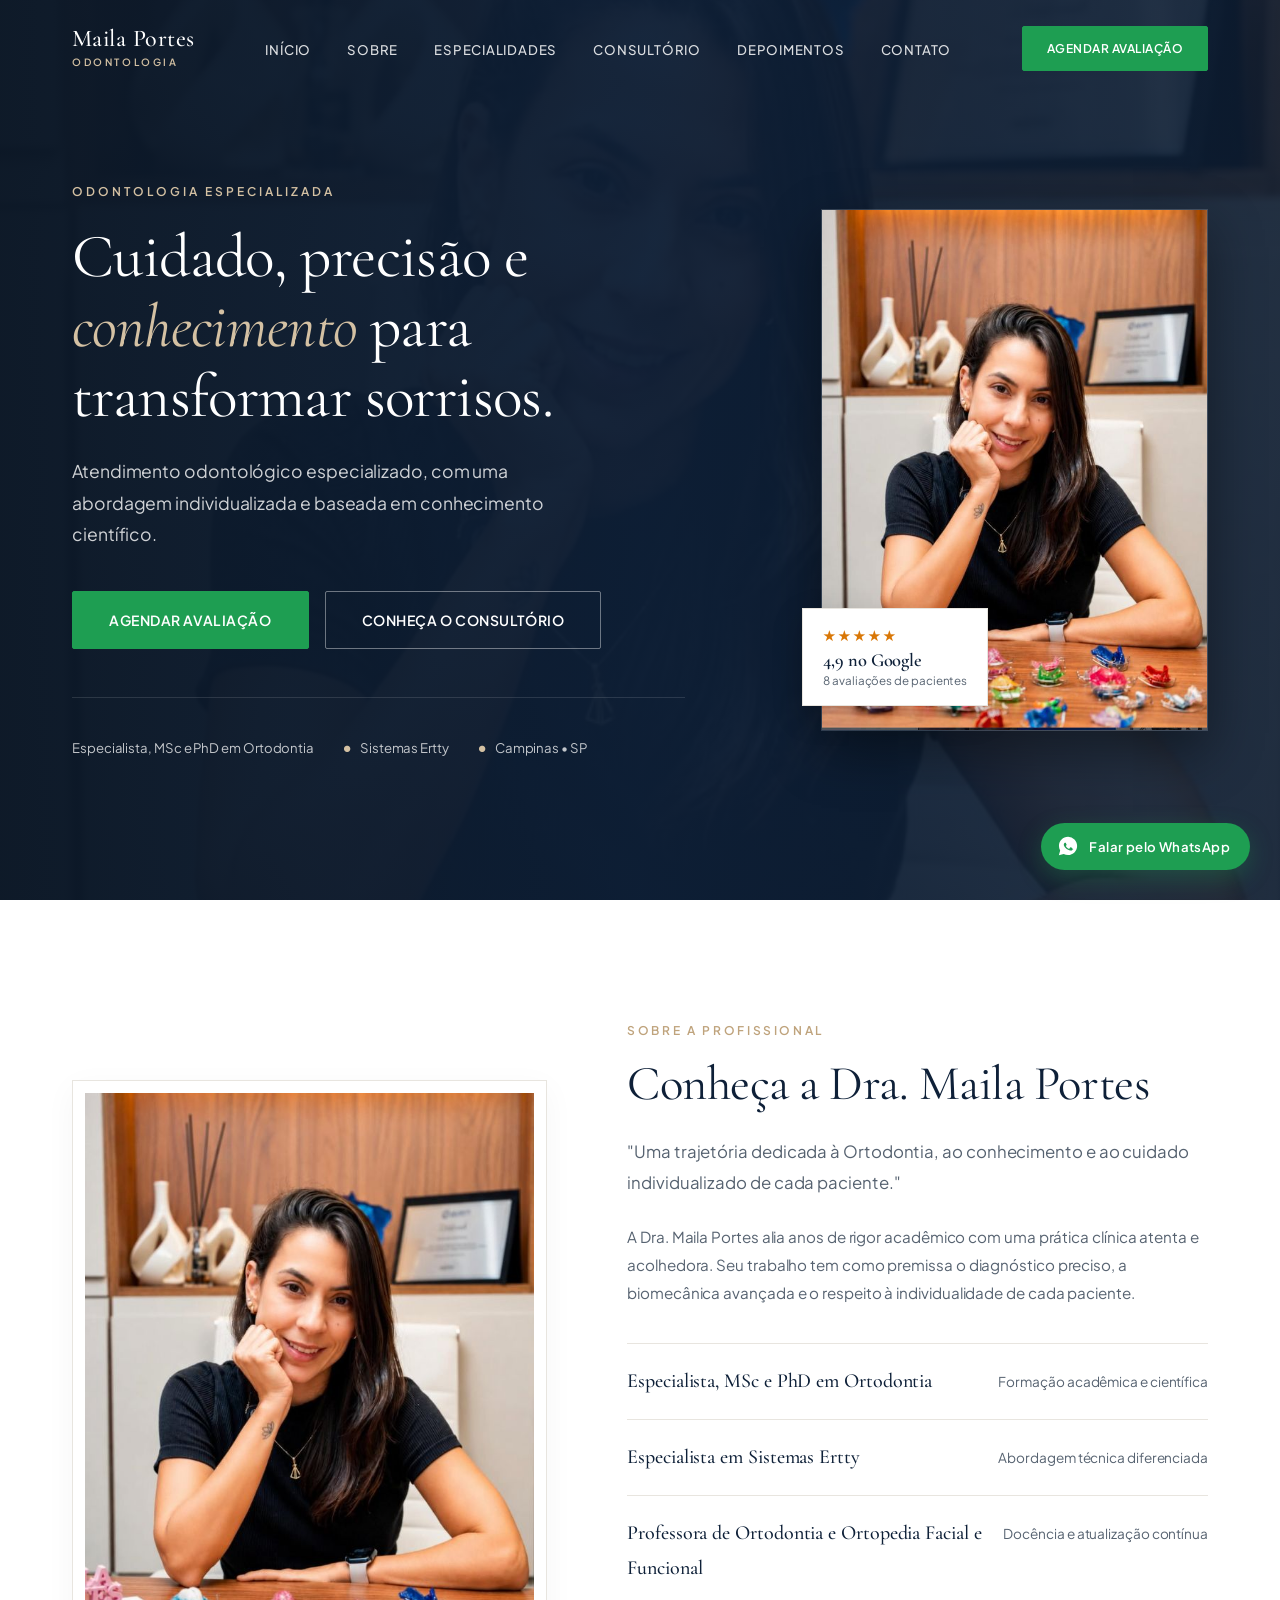
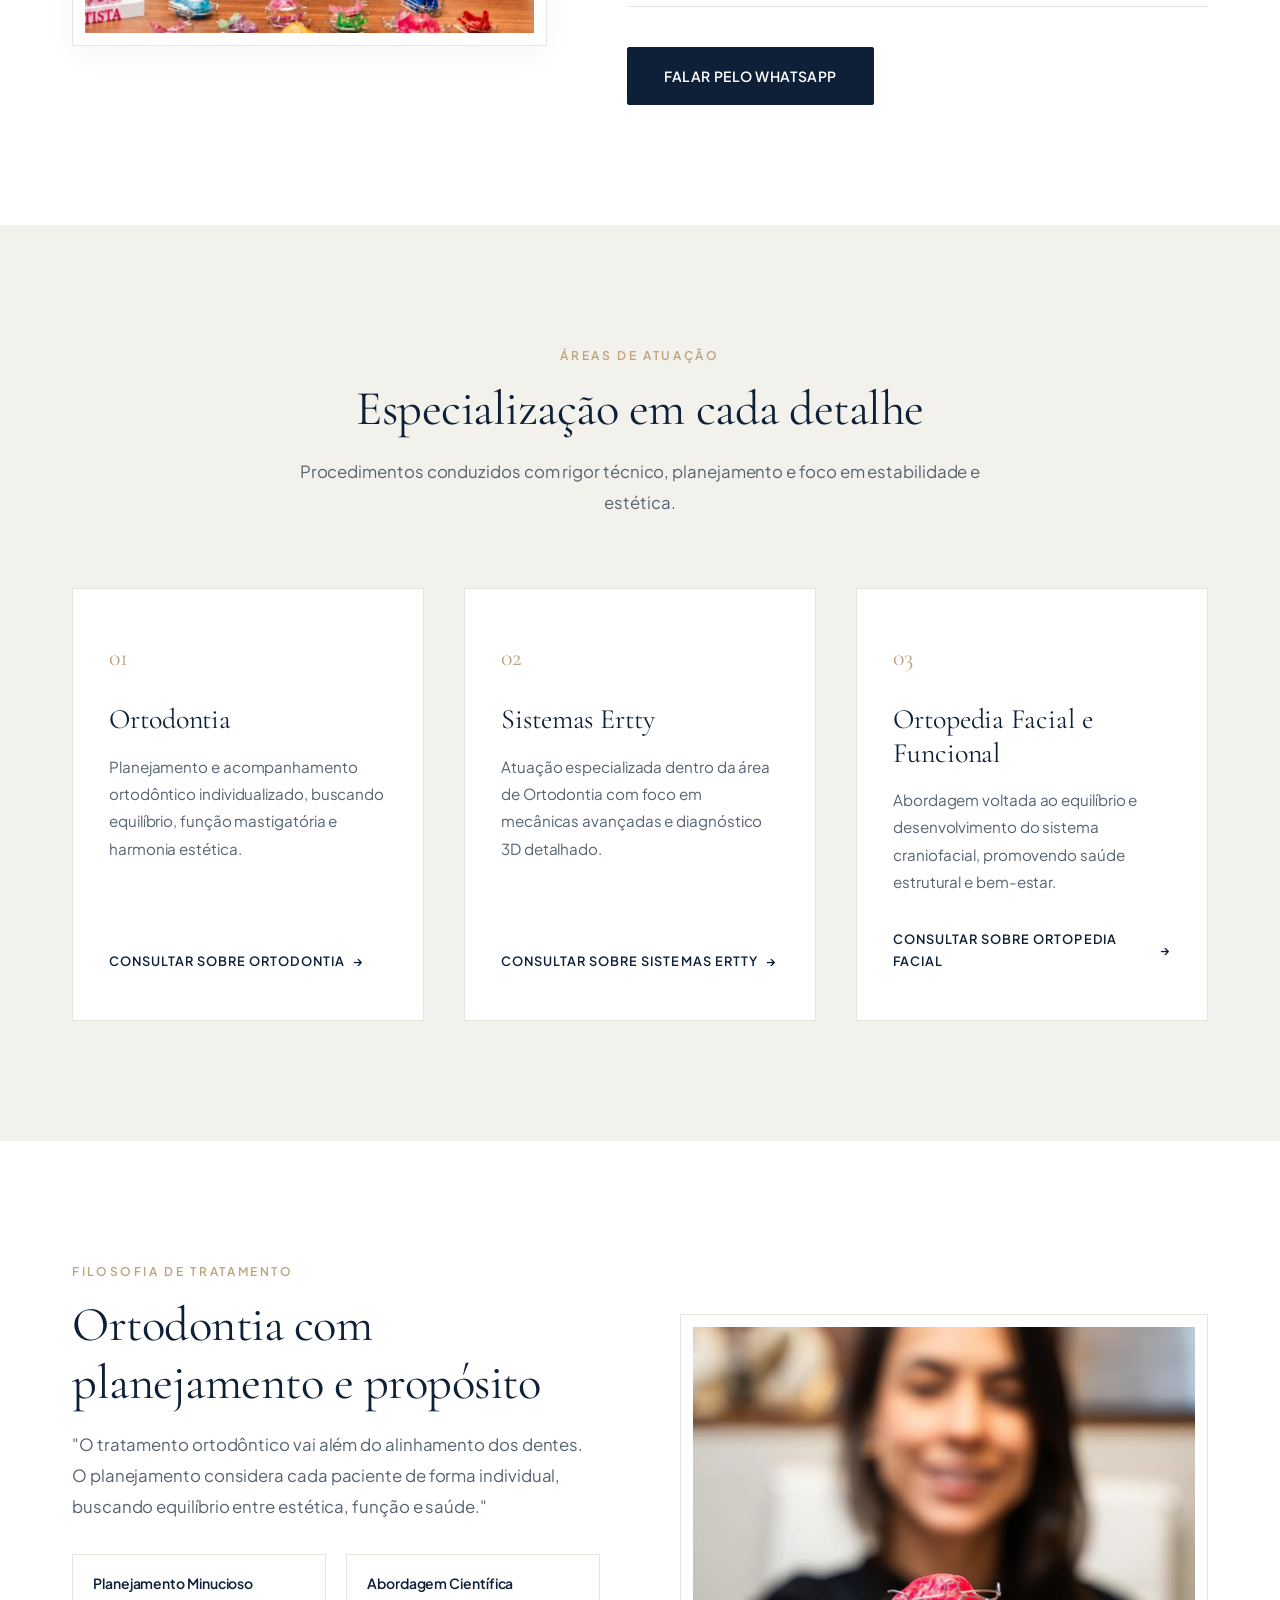
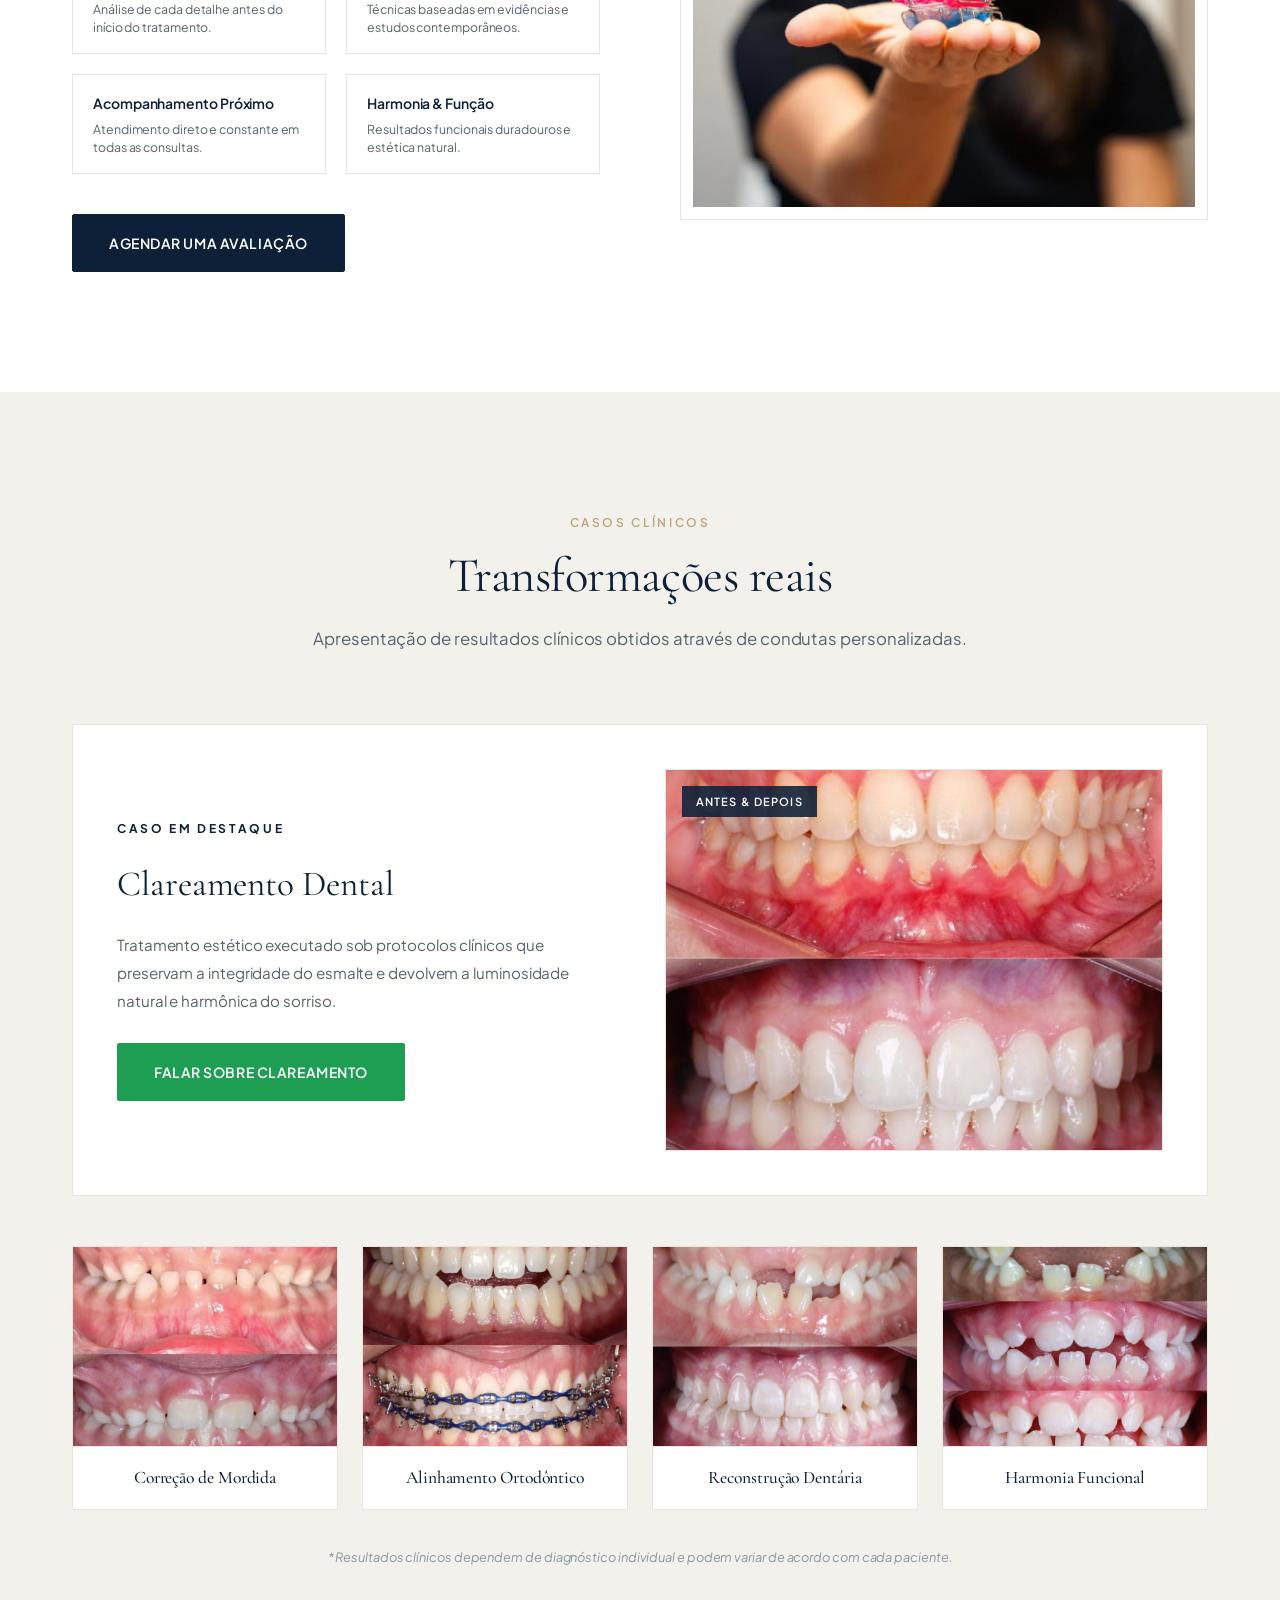
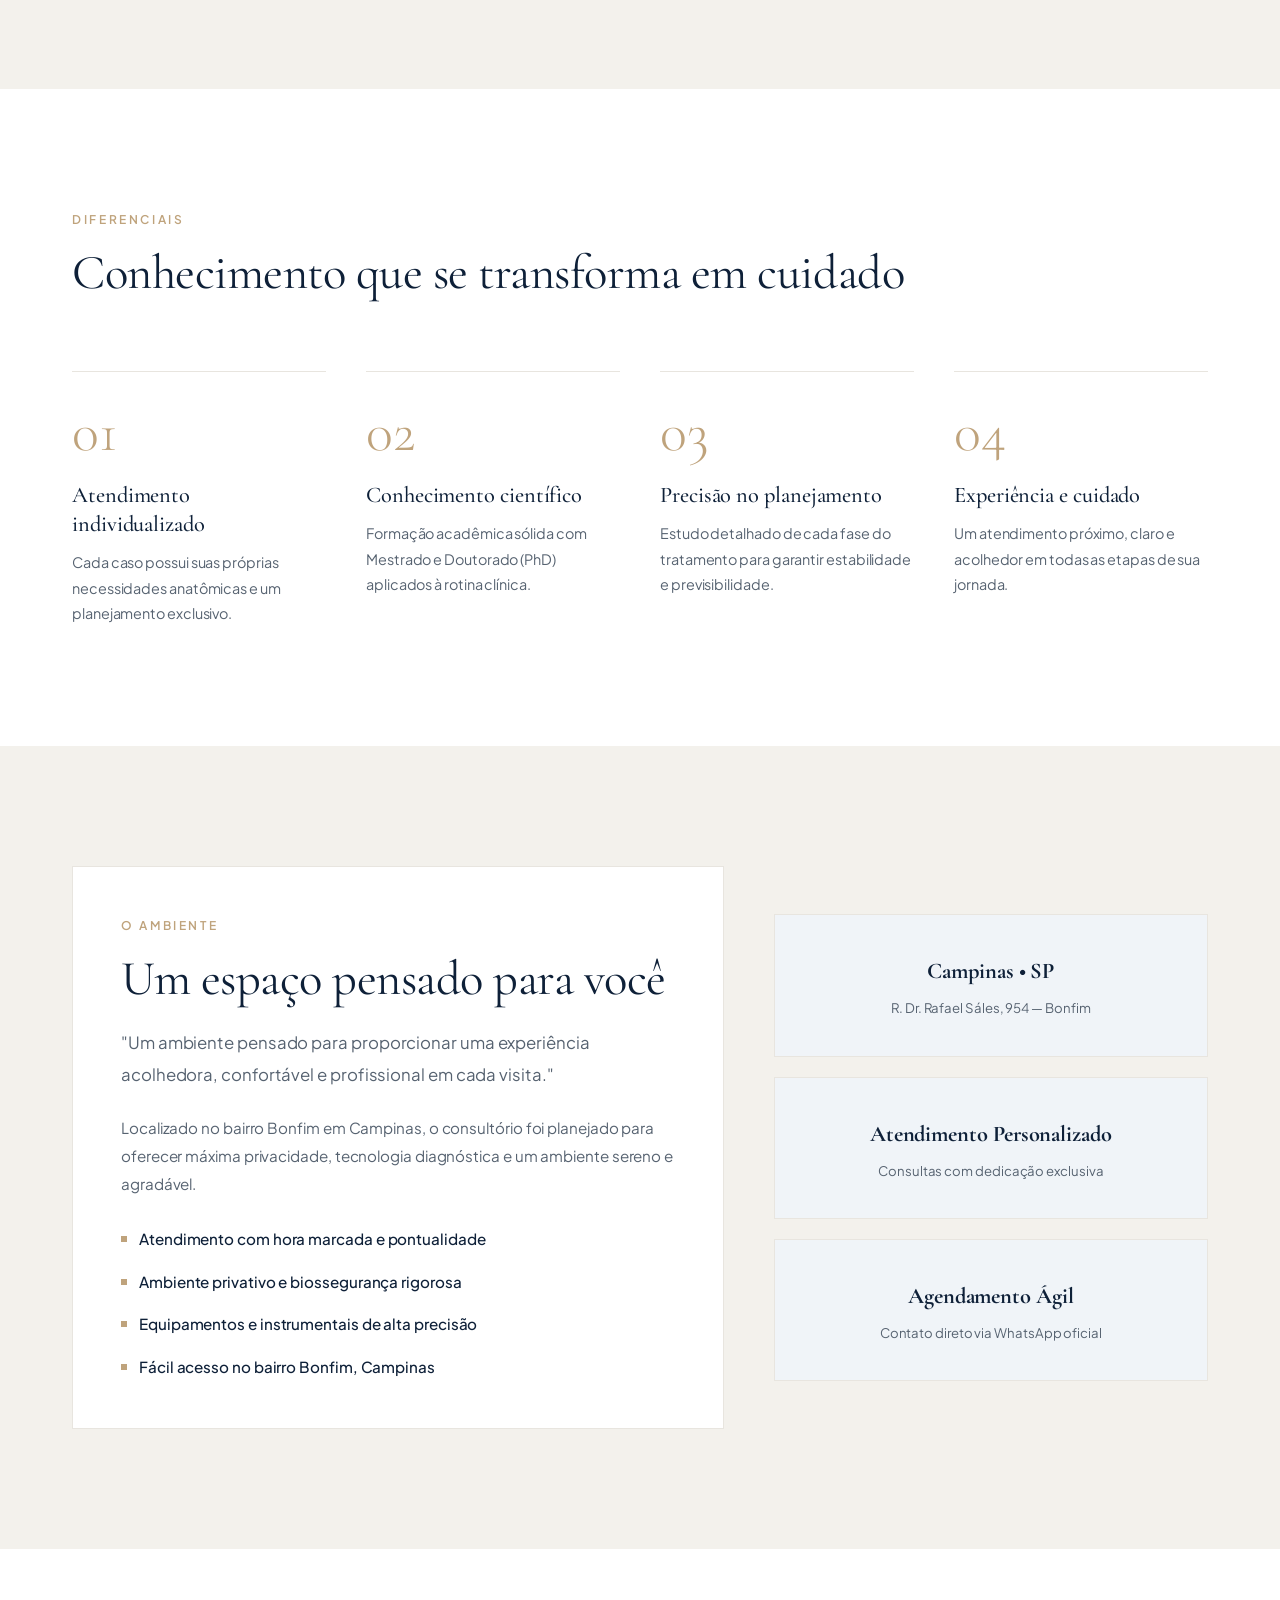
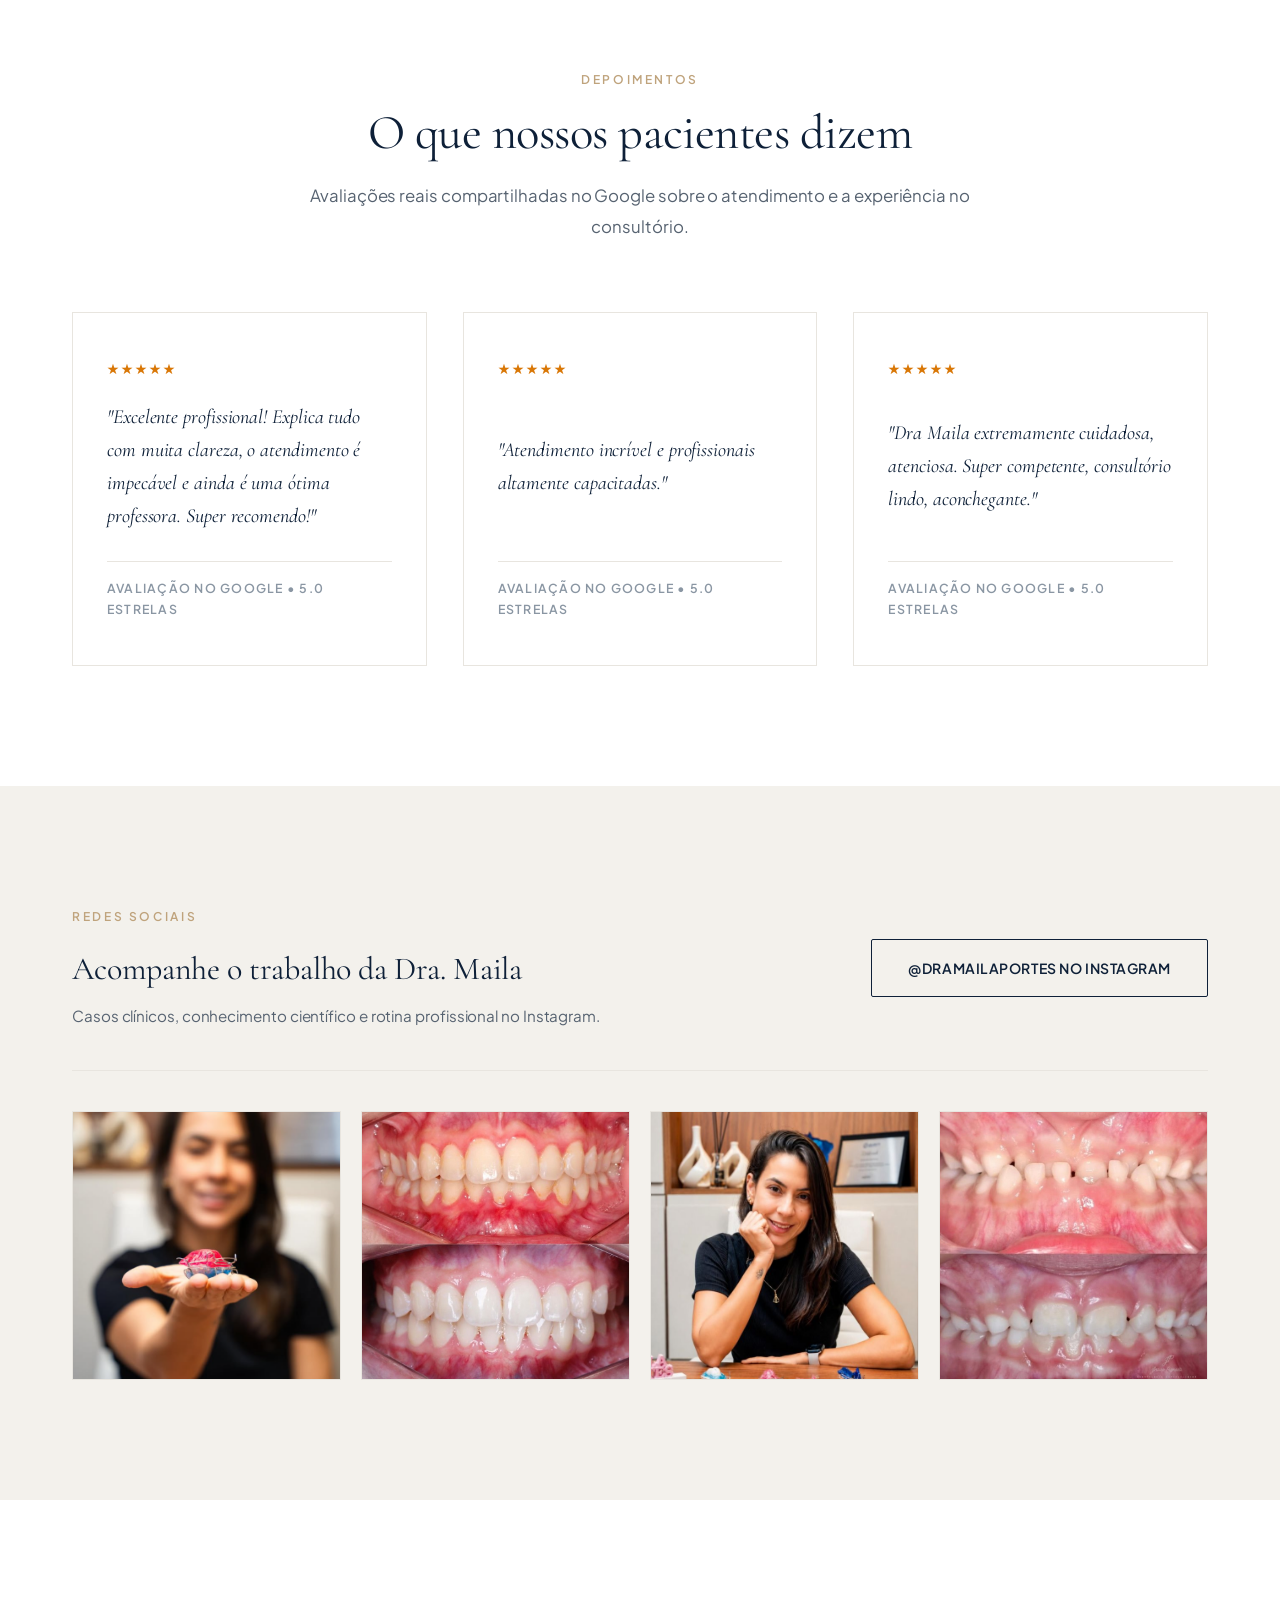
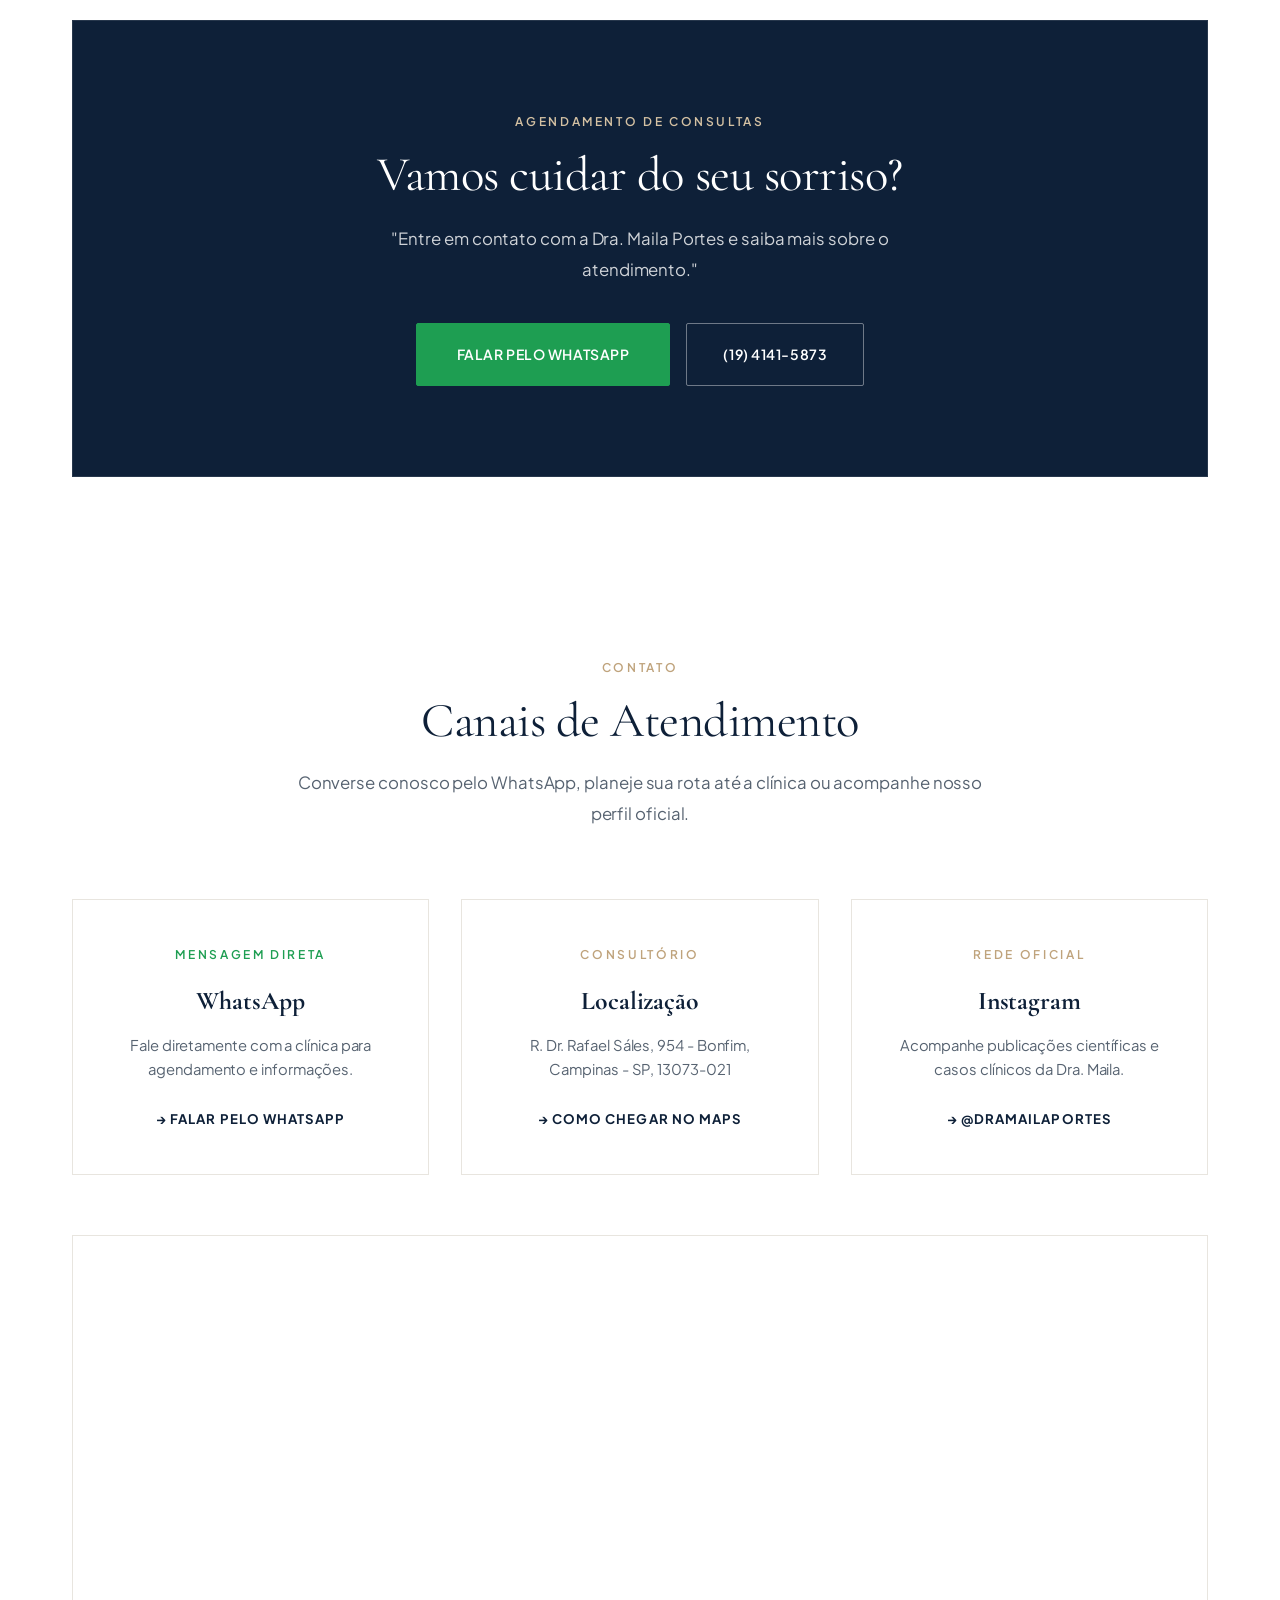
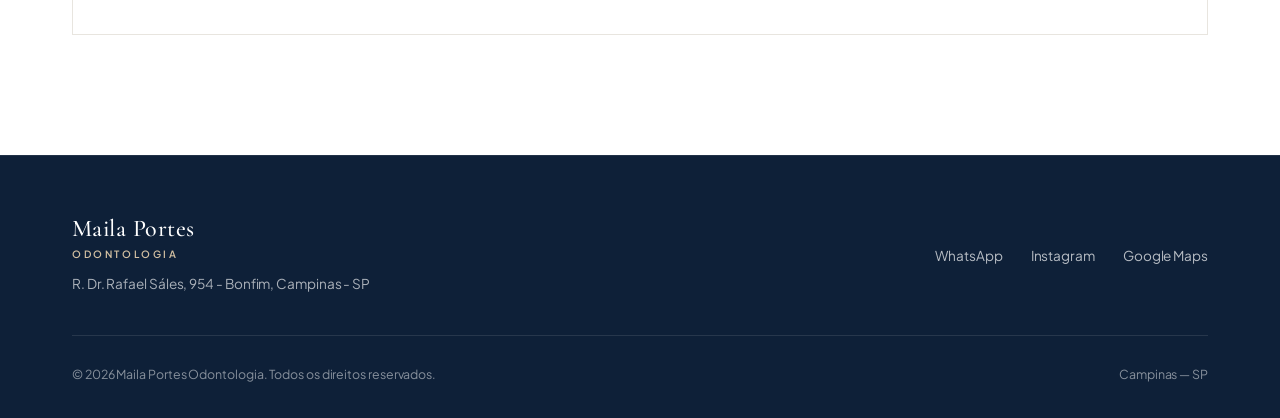
==== maila/index.html @ cad73b2a "criação do site na v1" ====
<!DOCTYPE html>
<html lang="pt-BR">
<head>
  <meta charset="UTF-8">
  <meta name="viewport" content="width=device-width, initial-scale=1.0">
  
  <!-- SEO & Metadados -->
  <title>Dra. Maila Portes | Ortodontia em Campinas</title>
  <meta name="description" content="Dra. Maila Portes, Especialista, MSc e PhD em Ortodontia em Campinas - SP. Atendimento odontológico de alto padrão com foco em planejamento individualizado.">
  <meta name="keywords" content="ortodontia campinas, ortodontista campinas, Dra Maila Portes, especialista ortodontia campinas, sistemas ertty, ortopedia facial campinas">
  <meta name="author" content="Dra. Maila Portes">
  <meta name="robots" content="index, follow">

  <!-- Open Graph -->
  <meta property="og:type" content="website">
  <meta property="og:title" content="Dra. Maila Portes | Ortodontia em Campinas">
  <meta property="og:description" content="Especialista, MSc e PhD em Ortodontia. Atendimento odontológico de alto padrão com planejamento individualizado.">
  <meta property="og:image" content="assets/images/dra-maila-perfil.jpg">
  <meta property="og:locale" content="pt_BR">

  <!-- Favicon -->
  <link rel="icon" type="image/png" href="assets/images/dra-maila-aparelho.png">

  <!-- Estilos -->
  <link rel="stylesheet" href="css/style.css">
</head>
<body>

  <!-- ==========================================================================
       HEADER / NAVEGAÇÃO
       ========================================================================== -->
  <header class="site-header">
    <div class="container header-container">
      <a href="#inicio" class="brand-link" aria-label="Maila Portes Odontologia">
        <span class="brand-name">Maila Portes</span>
        <span class="brand-spec">Odontologia</span>
      </a>

      <nav class="desktop-nav" aria-label="Navegação Principal">
        <ul class="nav-links">
          <li class="nav-item"><a href="#inicio">Início</a></li>
          <li class="nav-item"><a href="#sobre">Sobre</a></li>
          <li class="nav-item"><a href="#especialidades">Especialidades</a></li>
          <li class="nav-item"><a href="#consultorio">Consultório</a></li>
          <li class="nav-item"><a href="#depoimentos">Depoimentos</a></li>
          <li class="nav-item"><a href="#contato">Contato</a></li>
        </ul>
      </nav>

      <div class="header-right">
        <a href="https://wa.me/551941415873?text=Ol%C3%A1%2C%20gostaria%20de%20saber%20mais%20sobre%20uma%20avalia%C3%A7%C3%A3o%20odontol%C3%B3gica." target="_blank" rel="noopener noreferrer" class="btn btn-whatsapp">
          Agendar avaliação
        </a>
        <button class="mobile-nav-toggle" aria-label="Abrir menu de navegação">
          <span></span>
          <span></span>
          <span></span>
        </button>
      </div>
    </div>
  </header>

  <!-- Menu Mobile -->
  <div class="mobile-nav-menu" aria-hidden="true">
    <ul class="mobile-nav-links">
      <li><a href="#inicio" class="mobile-link">Início</a></li>
      <li><a href="#sobre" class="mobile-link">Sobre a Dra. Maila</a></li>
      <li><a href="#especialidades" class="mobile-link">Especialidades</a></li>
      <li><a href="#resultados" class="mobile-link">Resultados Clínicos</a></li>
      <li><a href="#consultorio" class="mobile-link">O Consultório</a></li>
      <li><a href="#depoimentos" class="mobile-link">Depoimentos</a></li>
      <li><a href="#contato" class="mobile-link">Contato</a></li>
    </ul>
    <a href="https://wa.me/551941415873?text=Ol%C3%A1%2C%20gostaria%20de%20saber%20mais%20sobre%20uma%20avalia%C3%A7%C3%A3o%20odontol%C3%B3gica." target="_blank" rel="noopener noreferrer" class="btn btn-whatsapp" style="width: 100%; max-width: 260px;">
      Falar pelo WhatsApp
    </a>
  </div>

  <!-- ==========================================================================
       HERO COM VÍDEO DA FACHADA
       ========================================================================== -->
  <section id="inicio" class="hero">
    <!-- Vídeo da Fachada -->
    <video class="hero-video" autoplay muted loop playsinline poster="assets/images/dra-maila-perfil.jpg">
      <source src="assets/videos/fachada-clinica.mp4" type="video/mp4">
    </video>
    <div class="hero-backdrop"></div>

    <div class="container">
      <div class="hero-grid">
        <!-- Coluna de Texto -->
        <div class="hero-text reveal">
          <span class="hero-eyebrow">Odontologia Especializada</span>
          <h1 class="hero-heading">
            Cuidado, precisão e <em>conhecimento</em> para transformar sorrisos.
          </h1>
          <p class="hero-subheading">
            Atendimento odontológico especializado, com uma abordagem individualizada e baseada em conhecimento científico.
          </p>

          <div class="hero-cta-group">
            <a href="https://wa.me/551941415873?text=Ol%C3%A1%2C%20gostaria%20de%20saber%20mais%20sobre%20uma%20avalia%C3%A7%C3%A3o%20odontol%C3%B3gica." target="_blank" rel="noopener noreferrer" class="btn btn-whatsapp">
              Agendar avaliação
            </a>
            <a href="#consultorio" class="btn btn-outline-light">
              Conheça o consultório
            </a>
          </div>

          <div class="hero-credentials-row">
            <span class="hero-credential-item">Especialista, MSc e PhD em Ortodontia</span>
            <span class="hero-credential-item">Sistemas Ertty</span>
            <span class="hero-credential-item">Campinas • SP</span>
          </div>
        </div>

        <!-- Coluna da Foto -->
        <div class="hero-figure reveal">
          <div class="hero-figure-frame">
            <img src="assets/images/dra-maila-perfil.jpg" alt="Dra. Maila Portes no consultório em Campinas" width="420" height="520">
            <div class="hero-rating-tag">
              <div class="stars">★★★★★</div>
              <div class="score">4,9 no Google</div>
              <div class="count">8 avaliações de pacientes</div>
            </div>
          </div>
        </div>
      </div>
    </div>
  </section>

  <!-- ==========================================================================
       SOBRE A DOUTORA
       ========================================================================== -->
  <section id="sobre" class="section section-white">
    <div class="container">
      <div class="about-editorial-grid">
        <!-- Foto -->
        <div class="about-portrait reveal">
          <div class="about-portrait-frame">
            <img src="assets/images/dra-maila-perfil.jpg" alt="Dra. Maila Portes - Cirurgiã-Dentista e Ortodontista">
          </div>
        </div>

        <!-- Biografia & Credenciais Oficiais -->
        <div class="about-info reveal">
          <div class="section-header" style="margin-bottom: 24px;">
            <span class="eyebrow">Sobre a profissional</span>
            <h2 class="headline">Conheça a Dra. Maila Portes</h2>
          </div>

          <p class="lead-text" style="margin-top: 0; margin-bottom: 24px;">
            "Uma trajetória dedicada à Ortodontia, ao conhecimento e ao cuidado individualizado de cada paciente."
          </p>

          <p style="color: var(--color-text-muted); font-size: 0.95rem; line-height: 1.85; margin-bottom: 30px;">
            A Dra. Maila Portes alia anos de rigor acadêmico com uma prática clínica atenta e acolhedora. Seu trabalho tem como premissa o diagnóstico preciso, a biomecânica avançada e o respeito à individualidade de cada paciente.
          </p>

          <div class="about-credentials-list">
            <div class="about-credential-row">
              <span class="title">Especialista, MSc e PhD em Ortodontia</span>
              <span class="detail">Formação acadêmica e científica</span>
            </div>
            <div class="about-credential-row">
              <span class="title">Especialista em Sistemas Ertty</span>
              <span class="detail">Abordagem técnica diferenciada</span>
            </div>
            <div class="about-credential-row">
              <span class="title">Professora de Ortodontia e Ortopedia Facial e Funcional</span>
              <span class="detail">Docência e atualização contínua</span>
            </div>
          </div>

          <a href="https://wa.me/551941415873?text=Ol%C3%A1%2C%20gostaria%20de%20conversar%20com%20a%20Dra.%20Maila%20Portes." target="_blank" rel="noopener noreferrer" class="btn btn-primary">
            Falar pelo WhatsApp
          </a>
        </div>
      </div>
    </div>
  </section>

  <!-- ==========================================================================
       ESPECIALIDADES
       ========================================================================== -->
  <section id="especialidades" class="section section-alt">
    <div class="container">
      <div class="section-header center reveal">
        <span class="eyebrow">Áreas de Atuação</span>
        <h2 class="headline">Especialização em cada detalhe</h2>
        <p class="lead-text">
          Procedimentos conduzidos com rigor técnico, planejamento e foco em estabilidade e estética.
        </p>
      </div>

      <div class="specialties-list-grid">
        <!-- 01 -->
        <div class="specialty-item reveal">
          <div>
            <div class="specialty-num">01</div>
            <h3 class="specialty-name">Ortodontia</h3>
            <p class="specialty-text">
              Planejamento e acompanhamento ortodôntico individualizado, buscando equilíbrio, função mastigatória e harmonia estética.
            </p>
          </div>
          <a href="https://wa.me/551941415873?text=Ol%C3%A1%2C%20gostaria%20de%20saber%20mais%20sobre%20Ortodontia." target="_blank" rel="noopener noreferrer" class="specialty-action">
            Consultar sobre Ortodontia
          </a>
        </div>

        <!-- 02 -->
        <div class="specialty-item reveal">
          <div>
            <div class="specialty-num">02</div>
            <h3 class="specialty-name">Sistemas Ertty</h3>
            <p class="specialty-text">
              Atuação especializada dentro da área de Ortodontia com foco em mecânicas avançadas e diagnóstico 3D detalhado.
            </p>
          </div>
          <a href="https://wa.me/551941415873?text=Ol%C3%A1%2C%20gostaria%20de%20saber%20mais%20sobre%20Sistemas%20Ertty." target="_blank" rel="noopener noreferrer" class="specialty-action">
            Consultar sobre Sistemas Ertty
          </a>
        </div>

        <!-- 03 -->
        <div class="specialty-item reveal">
          <div>
            <div class="specialty-num">03</div>
            <h3 class="specialty-name">Ortopedia Facial e Funcional</h3>
            <p class="specialty-text">
              Abordagem voltada ao equilíbrio e desenvolvimento do sistema craniofacial, promovendo saúde estrutural e bem-estar.
            </p>
          </div>
          <a href="https://wa.me/551941415873?text=Ol%C3%A1%2C%20gostaria%20de%20saber%20mais%20sobre%20Ortopedia%20Facial." target="_blank" rel="noopener noreferrer" class="specialty-action">
            Consultar sobre Ortopedia Facial
          </a>
        </div>
      </div>
    </div>
  </section>

  <!-- ==========================================================================
       ORTODONTIA COM PLANEJAMENTO E PROPÓSITO
       ========================================================================== -->
  <section class="section section-white">
    <div class="container">
      <div class="ortho-section-grid">
        <div class="ortho-text reveal">
          <span class="eyebrow">Filosofia de Tratamento</span>
          <h2 class="headline">Ortodontia com planejamento e propósito</h2>
          <p class="lead-text">
            "O tratamento ortodôntico vai além do alinhamento dos dentes. O planejamento considera cada paciente de forma individual, buscando equilíbrio entre estética, função e saúde."
          </p>

          <div class="ortho-points">
            <div class="ortho-point-card">
              <h5>Planejamento Minucioso</h5>
              <p>Análise de cada detalhe antes do início do tratamento.</p>
            </div>
            <div class="ortho-point-card">
              <h5>Abordagem Científica</h5>
              <p>Técnicas baseadas em evidências e estudos contemporâneos.</p>
            </div>
            <div class="ortho-point-card">
              <h5>Acompanhamento Próximo</h5>
              <p>Atendimento direto e constante em todas as consultas.</p>
            </div>
            <div class="ortho-point-card">
              <h5>Harmonia & Função</h5>
              <p>Resultados funcionais duradouros e estética natural.</p>
            </div>
          </div>

          <a href="https://wa.me/551941415873?text=Ol%C3%A1%2C%20gostaria%20de%20agendar%20uma%20avalia%C3%A7%C3%A3o%20ortod%C3%B4ntica." target="_blank" rel="noopener noreferrer" class="btn btn-primary">
            Agendar uma avaliação
          </a>
        </div>

        <div class="ortho-figure reveal">
          <div class="ortho-photo-box">
            <img src="assets/images/dra-maila-aparelho.png" alt="Dra. Maila Portes com aparelho ortodôntico">
          </div>
        </div>
      </div>
    </div>
  </section>

  <!-- ==========================================================================
       TRANSFORMAÇÕES (ANTES E DEPOIS) COM DESTAQUE
       ========================================================================== -->
  <section id="resultados" class="section section-alt">
    <div class="container">
      <div class="section-header center reveal">
        <span class="eyebrow">Casos Clínicos</span>
        <h2 class="headline">Transformações reais</h2>
        <p class="lead-text">
          Apresentação de resultados clínicos obtidos através de condutas personalizadas.
        </p>
      </div>

      <!-- Destaque: Clareamento Dental -->
      <div class="case-featured reveal">
        <div class="case-featured-content">
          <span class="eyebrow" style="color: var(--color-primary); font-weight: 700;">Caso em Destaque</span>
          <h3 style="font-family: var(--font-serif); font-size: 2.2rem; color: var(--color-primary); margin-bottom: 16px; font-weight: 400;">
            Clareamento Dental
          </h3>
          <p style="color: var(--color-text-muted); font-size: 0.95rem; line-height: 1.85; margin-bottom: 28px;">
            Tratamento estético executado sob protocolos clínicos que preservam a integridade do esmalte e devolvem a luminosidade natural e harmônica do sorriso.
          </p>
          <a href="https://wa.me/551941415873?text=Ol%C3%A1%2C%20gostaria%20de%20saber%20mais%20sobre%20o%20Clareamento%20Dental." target="_blank" rel="noopener noreferrer" class="btn btn-whatsapp">
            Falar sobre Clareamento
          </a>
        </div>
        <div class="case-featured-media">
          <span class="case-featured-tag">Antes & Depois</span>
          <img src="assets/images/resultados/clareamento.jpg" alt="Antes e Depois de Clareamento Dental">
        </div>
      </div>

      <!-- Galeria com outros casos reais -->
      <div class="cases-more-grid">
        <div class="case-card-small reveal">
          <img src="assets/images/resultados/mordida.jpg" alt="Correção de mordida ortodôntica">
          <div class="info">
            <h4>Correção de Mordida</h4>
          </div>
        </div>
        <div class="case-card-small reveal">
          <img src="assets/images/resultados/aparelho.jpg" alt="Instalação de aparelho ortodôntico">
          <div class="info">
            <h4>Alinhamento Ortodôntico</h4>
          </div>
        </div>
        <div class="case-card-small reveal">
          <img src="assets/images/resultados/reconstrucao-1.jpg" alt="Reconstrução estética dental">
          <div class="info">
            <h4>Reconstrução Dentária</h4>
          </div>
        </div>
        <div class="case-card-small reveal">
          <img src="assets/images/resultados/reconstrucao-2.jpg" alt="Reconstrução funcional de dentes">
          <div class="info">
            <h4>Harmonia Funcional</h4>
          </div>
        </div>
      </div>

      <p class="disclaimer-note">
        * Resultados clínicos dependem de diagnóstico individual e podem variar de acordo com cada paciente.
      </p>
    </div>
  </section>

  <!-- ==========================================================================
       DIFERENCIAIS
       ========================================================================== -->
  <section class="section section-white">
    <div class="container">
      <div class="section-header reveal">
        <span class="eyebrow">Diferenciais</span>
        <h2 class="headline">Conhecimento que se transforma em cuidado</h2>
      </div>

      <div class="differentials-editorial-grid">
        <div class="diff-column reveal">
          <div class="diff-big-number">01</div>
          <h3 class="diff-heading">Atendimento individualizado</h3>
          <p class="diff-paragraph">Cada caso possui suas próprias necessidades anatômicas e um planejamento exclusivo.</p>
        </div>

        <div class="diff-column reveal">
          <div class="diff-big-number">02</div>
          <h3 class="diff-heading">Conhecimento científico</h3>
          <p class="diff-paragraph">Formação acadêmica sólida com Mestrado e Doutorado (PhD) aplicados à rotina clínica.</p>
        </div>

        <div class="diff-column reveal">
          <div class="diff-big-number">03</div>
          <h3 class="diff-heading">Precisão no planejamento</h3>
          <p class="diff-paragraph">Estudo detalhado de cada fase do tratamento para garantir estabilidade e previsibilidade.</p>
        </div>

        <div class="diff-column reveal">
          <div class="diff-big-number">04</div>
          <h3 class="diff-heading">Experiência e cuidado</h3>
          <p class="diff-paragraph">Um atendimento próximo, claro e acolhedor em todas as etapas de sua jornada.</p>
        </div>
      </div>
    </div>
  </section>

  <!-- ==========================================================================
       O CONSULTÓRIO
       ========================================================================== -->
  <section id="consultorio" class="section section-alt">
    <div class="container">
      <div class="office-editorial-grid">
        <div class="office-info-card reveal">
          <span class="eyebrow">O Ambiente</span>
          <h2 class="headline" style="margin-bottom: 20px;">Um espaço pensado para você</h2>
          <p class="lead-text" style="margin-top: 0; margin-bottom: 24px;">
            "Um ambiente pensado para proporcionar uma experiência acolhedora, confortável e profissional em cada visita."
          </p>
          <p style="color: var(--color-text-muted); font-size: 0.95rem; line-height: 1.85;">
            Localizado no bairro Bonfim em Campinas, o consultório foi planejado para oferecer máxima privacidade, tecnologia diagnóstica e um ambiente sereno e agradável.
          </p>

          <div class="office-features-list">
            <div class="office-feature-item">Atendimento com hora marcada e pontualidade</div>
            <div class="office-feature-item">Ambiente privativo e biossegurança rigorosa</div>
            <div class="office-feature-item">Equipamentos e instrumentais de alta precisão</div>
            <div class="office-feature-item">Fácil acesso no bairro Bonfim, Campinas</div>
          </div>
        </div>

        <div class="office-curated-mosaic reveal">
          <div class="office-mosaic-block">
            <h4>Campinas • SP</h4>
            <p>R. Dr. Rafael Sáles, 954 — Bonfim</p>
          </div>
          <div class="office-mosaic-block">
            <h4>Atendimento Personalizado</h4>
            <p>Consultas com dedicação exclusiva</p>
          </div>
          <div class="office-mosaic-block">
            <h4>Agendamento Ágil</h4>
            <p>Contato direto via WhatsApp oficial</p>
          </div>
        </div>
      </div>
    </div>
  </section>

  <!-- ==========================================================================
       DEPOIMENTOS DOS PACIENTES
       ========================================================================== -->
  <section id="depoimentos" class="section section-white">
    <div class="container">
      <div class="section-header center reveal">
        <span class="eyebrow">Depoimentos</span>
        <h2 class="headline">O que nossos pacientes dizem</h2>
        <p class="lead-text">
          Avaliações reais compartilhadas no Google sobre o atendimento e a experiência no consultório.
        </p>
      </div>

      <div class="testimonials-editorial-grid">
        <!-- Depoimento 1 -->
        <div class="testimonial-box reveal">
          <div class="testimonial-stars">★★★★★</div>
          <p class="testimonial-quote">
            "Excelente profissional! Explica tudo com muita clareza, o atendimento é impecável e ainda é uma ótima professora. Super recomendo!"
          </p>
          <div class="testimonial-source">
            Avaliação no Google • 5.0 estrelas
          </div>
        </div>

        <!-- Depoimento 2 -->
        <div class="testimonial-box reveal">
          <div class="testimonial-stars">★★★★★</div>
          <p class="testimonial-quote">
            "Atendimento incrível e profissionais altamente capacitadas."
          </p>
          <div class="testimonial-source">
            Avaliação no Google • 5.0 estrelas
          </div>
        </div>

        <!-- Depoimento 3 -->
        <div class="testimonial-box reveal">
          <div class="testimonial-stars">★★★★★</div>
          <p class="testimonial-quote">
            "Dra Maila extremamente cuidadosa, atenciosa. Super competente, consultório lindo, aconchegante."
          </p>
          <div class="testimonial-source">
            Avaliação no Google • 5.0 estrelas
          </div>
        </div>
      </div>
    </div>
  </section>

  <!-- ==========================================================================
       INSTAGRAM
       ========================================================================== -->
  <section class="section section-alt">
    <div class="container">
      <div class="instagram-editorial-banner reveal">
        <div>
          <span class="eyebrow">Redes Sociais</span>
          <h3 style="font-family: var(--font-serif); font-size: 2rem; color: var(--color-primary); font-weight: 400; margin-bottom: 6px;">
            Acompanhe o trabalho da Dra. Maila
          </h3>
          <p style="color: var(--color-text-muted); font-size: 0.95rem;">
            Casos clínicos, conhecimento científico e rotina profissional no Instagram.
          </p>
        </div>

        <a href="https://www.instagram.com/dramailaportes/" target="_blank" rel="noopener noreferrer" class="btn btn-outline">
          @dramailaportes no Instagram
        </a>
      </div>

      <div class="instagram-feed-mosaic reveal">
        <a href="https://www.instagram.com/dramailaportes/" target="_blank" rel="noopener noreferrer" class="instagram-mosaic-item">
          <img src="assets/images/dra-maila-aparelho.png" alt="Publicação Instagram Dra Maila Portes">
        </a>
        <a href="https://www.instagram.com/dramailaportes/" target="_blank" rel="noopener noreferrer" class="instagram-mosaic-item">
          <img src="assets/images/resultados/clareamento.jpg" alt="Publicação Instagram Dra Maila Portes">
        </a>
        <a href="https://www.instagram.com/dramailaportes/" target="_blank" rel="noopener noreferrer" class="instagram-mosaic-item">
          <img src="assets/images/dra-maila-perfil.jpg" alt="Publicação Instagram Dra Maila Portes">
        </a>
        <a href="https://www.instagram.com/dramailaportes/" target="_blank" rel="noopener noreferrer" class="instagram-mosaic-item">
          <img src="assets/images/resultados/mordida.jpg" alt="Publicação Instagram Dra Maila Portes">
        </a>
      </div>
    </div>
  </section>

  <!-- ==========================================================================
       CTA PRINCIPAL
       ========================================================================== -->
  <section class="section section-white" style="padding-bottom: 60px;">
    <div class="container">
      <div class="cta-banner-elegant reveal">
        <span class="eyebrow" style="color: var(--color-accent-light);">Agendamento de Consultas</span>
        <h2 class="headline">Vamos cuidar do seu sorriso?</h2>
        <p class="lead-text">
          "Entre em contato com a Dra. Maila Portes e saiba mais sobre o atendimento."
        </p>

        <div class="cta-banner-actions">
          <a href="https://wa.me/551941415873?text=Ol%C3%A1%2C%20gostaria%20de%20saber%20mais%20sobre%20uma%20avalia%C3%A7%C3%A3o%20odontol%C3%B3gica." target="_blank" rel="noopener noreferrer" class="btn btn-whatsapp" style="padding: 18px 40px;">
            Falar pelo WhatsApp
          </a>
          <a href="tel:+551941415873" class="btn btn-outline-light">
            (19) 4141-5873
          </a>
        </div>
      </div>
    </div>
  </section>

  <!-- ==========================================================================
       ÁREA DE CONTATO
       ========================================================================== -->
  <section id="contato" class="section section-white">
    <div class="container">
      <div class="section-header center reveal">
        <span class="eyebrow">Contato</span>
        <h2 class="headline">Canais de Atendimento</h2>
        <p class="lead-text">
          Converse conosco pelo WhatsApp, planeje sua rota até a clínica ou acompanhe nosso perfil oficial.
        </p>
      </div>

      <!-- 3 Opções Claras e Elegantes -->
      <div class="contact-triad-grid">
        <!-- 1. WhatsApp -->
        <a href="https://wa.me/551941415873?text=Ol%C3%A1%2C%20gostaria%20de%20saber%20mais%20sobre%20uma%20avalia%C3%A7%C3%A3o%20odontol%C3%B3gica." target="_blank" rel="noopener noreferrer" class="contact-card reveal">
          <div>
            <span class="eyebrow" style="color: var(--color-whatsapp);">Mensagem Direta</span>
            <h3>WhatsApp</h3>
            <p>Fale diretamente com a clínica para agendamento e informações.</p>
          </div>
          <span class="card-action">→ Falar pelo WhatsApp</span>
        </a>

        <!-- 2. Localização -->
        <a href="https://maps.google.com/?q=R.+Dr.+Rafael+S%C3%A1les,+954+-+Bonfim,+Campinas+-+SP,+13073-021" target="_blank" rel="noopener noreferrer" class="contact-card reveal">
          <div>
            <span class="eyebrow">Consultório</span>
            <h3>Localização</h3>
            <p>R. Dr. Rafael Sáles, 954 - Bonfim, Campinas - SP, 13073-021</p>
          </div>
          <span class="card-action">→ Como chegar no Maps</span>
        </a>

        <!-- 3. Instagram -->
        <a href="https://www.instagram.com/dramailaportes/" target="_blank" rel="noopener noreferrer" class="contact-card reveal">
          <div>
            <span class="eyebrow">Rede Oficial</span>
            <h3>Instagram</h3>
            <p>Acompanhe publicações científicas e casos clínicos da Dra. Maila.</p>
          </div>
          <span class="card-action">→ @dramailaportes</span>
        </a>
      </div>

      <!-- Mapa do Google Maps -->
      <div class="map-wrapper reveal">
        <iframe
          title="Localização do consultório Dra. Maila Portes em Campinas"
          src="https://maps.google.com/maps?q=Rua+Dr.+Rafael+S%C3%A1les,+954+-+Bonfim,+Campinas+-+SP,+13073-021&t=&z=15&ie=UTF8&iwloc=&output=embed"
          loading="lazy"
          referrerpolicy="no-referrer-when-downgrade"
        ></iframe>
      </div>
    </div>
  </section>

  <!-- ==========================================================================
       FOOTER
       ========================================================================== -->
  <footer class="site-footer">
    <div class="container">
      <div class="footer-main">
        <div>
          <span class="brand-name" style="font-size: 1.5rem; color: #ffffff;">Maila Portes</span>
          <span class="brand-spec" style="display: block; color: var(--color-accent-light); margin-top: 3px;">Odontologia</span>
          <p style="margin-top: 8px; font-size: 0.85rem; color: rgba(255, 255, 255, 0.65);">
            R. Dr. Rafael Sáles, 954 - Bonfim, Campinas - SP
          </p>
        </div>

        <ul class="footer-nav">
          <li><a href="https://wa.me/551941415873?text=Ol%C3%A1%2C%20gostaria%20de%20saber%20mais%20sobre%20uma%20avalia%C3%A7%C3%A3o%20odontol%C3%B3gica." target="_blank" rel="noopener noreferrer">WhatsApp</a></li>
          <li><a href="https://www.instagram.com/dramailaportes/" target="_blank" rel="noopener noreferrer">Instagram</a></li>
          <li><a href="https://maps.google.com/?q=R.+Dr.+Rafael+S%C3%A1les,+954+-+Bonfim,+Campinas+-+SP,+13073-021" target="_blank" rel="noopener noreferrer">Google Maps</a></li>
        </ul>
      </div>

      <div class="footer-bottom-row">
        <p>© 2026 Maila Portes Odontologia. Todos os direitos reservados.</p>
        <p>Campinas — SP</p>
      </div>
    </div>
  </footer>

  <!-- ==========================================================================
       BOTÃO FLUTUANTE DE WHATSAPP
       ========================================================================== -->
  <a href="https://wa.me/551941415873?text=Ol%C3%A1%2C%20gostaria%20de%20saber%20mais%20sobre%20uma%20avalia%C3%A7%C3%A3o%20odontol%C3%B3gica." target="_blank" rel="noopener noreferrer" class="whatsapp-floating" aria-label="Falar no WhatsApp com a Dra. Maila Portes">
    <svg viewBox="0 0 24 24">
      <path d="M12.04 2c-5.46 0-9.91 4.45-9.91 9.91 0 1.75.46 3.45 1.32 4.95L2.05 22l5.25-1.38c1.45.79 3.08 1.21 4.74 1.21 5.46 0 9.91-4.45 9.91-9.91 0-2.65-1.03-5.14-2.9-7.01A9.816 9.816 0 0 0 12.04 2zM17.8 15.68c-.24.67-1.39 1.28-1.92 1.36-.51.08-1.17.11-3.79-.95-2.23-.9-3.66-3.15-3.77-3.3-.11-.15-.9-1.2-.9-2.29s.57-1.63.77-1.85c.2-.22.44-.27.59-.27.15 0 .3 0 .43.01.14.01.32-.05.5.38.19.45.64 1.57.7 1.69.06.12.1.26.02.42-.08.16-.12.26-.24.4-.12.14-.25.31-.36.42-.12.12-.25.25-.11.49.14.24.62 1.02 1.33 1.65.91.81 1.68 1.06 1.92 1.18.24.12.38.1.52-.06.14-.16.6-1.02.76-1.37.16-.35.32-.29.54-.21.22.08 1.39.66 1.63.78.24.12.4.18.46.28.06.1.06.58-.18 1.25z"/>
    </svg>
    <span>Falar pelo WhatsApp</span>
  </a>

  <!-- Script Principal -->
  <script src="js/script.js"></script>
</body>
</html>
---- maila/css/style.css ----
/* ==========================================================================
   MAILA PORTES ODONTOLOGIA — LUXURY EDITORIAL DESIGN SYSTEM
   Diretrizes: Editorial Médico de Alto Padrão + Elegância Atemporal + Zero Clichês de IA
   ========================================================================== */

@import url('https://fonts.googleapis.com/css2?family=Cormorant+Garamond:ital,wght@0,300;0,400;0,500;0,600;1,400;1,500&family=Plus+Jakarta+Sans:wght@300;400;500;600;700&display=swap');

/* --- TOKENS DE DESIGN REFINADOS --- */
:root {
  --color-primary: #0E2038;         /* Azul marinho nobre profundo */
  --color-primary-light: #1E385B;
  --color-primary-muted: #3B5A82;
  --color-primary-soft: #F0F4F8;    /* Tom suave de azul acinzentado */
  
  --color-accent: #BFA37C;          /* Champagne / Dourado fosco acetinado */
  --color-accent-light: #D4C1A3;
  --color-accent-soft: #F9F6F0;
  
  --color-bg: #FAF9F6;             /* Off-white quente e orgânico */
  --color-bg-alt: #F3F1EC;         /* Fundo secundário neutro e luxuoso */
  --color-white: #FFFFFF;
  
  --color-text: #1C232B;           /* Grafite profundo para leitura perfeita */
  --color-text-muted: #576371;     /* Texto secundário equilibrado */
  --color-text-light: #8A96A3;
  
  --color-border: #E8E5DF;         /* Linhas finas clássicas */
  --color-border-subtle: #F0EDE8;
  
  --color-whatsapp: #1E9E52;       /* Verde WhatsApp sóbrio e elegante */
  --color-whatsapp-hover: #168042;

  --font-serif: 'Cormorant Garamond', Georgia, serif;
  --font-sans: 'Plus Jakarta Sans', -apple-system, BlinkMacSystemFont, sans-serif;

  --transition: 0.3s cubic-bezier(0.16, 1, 0.3, 1);
  --transition-smooth: 0.6s cubic-bezier(0.16, 1, 0.3, 1);
}

/* --- RESET & BASE --- */
*, *::before, *::after {
  margin: 0;
  padding: 0;
  box-sizing: border-box;
}

html {
  scroll-behavior: smooth;
  font-size: 16px;
  background-color: var(--color-bg);
  color: var(--color-text);
  -webkit-font-smoothing: antialiased;
}

body {
  font-family: var(--font-sans);
  line-height: 1.75;
  overflow-x: hidden;
  letter-spacing: -0.005em;
}

img, video {
  max-width: 100%;
  height: auto;
  display: block;
}

a {
  color: inherit;
  text-decoration: none;
  transition: all var(--transition);
}

/* --- ESTRUTURA GERAL --- */
.container {
  width: 100%;
  max-width: 1200px;
  margin: 0 auto;
  padding: 0 32px;
}

.section {
  padding: 120px 0;
  position: relative;
}

.section-alt {
  background-color: var(--color-bg-alt);
}

.section-white {
  background-color: var(--color-white);
}

/* --- CABEÇALHOS EDITORIAIS --- */
.section-header {
  margin-bottom: 70px;
}

.section-header.center {
  text-align: center;
  max-width: 700px;
  margin-left: auto;
  margin-right: auto;
}

.eyebrow {
  display: block;
  font-family: var(--font-sans);
  font-size: 0.75rem;
  font-weight: 600;
  letter-spacing: 0.22em;
  text-transform: uppercase;
  color: var(--color-accent);
  margin-bottom: 14px;
}

.headline {
  font-family: var(--font-serif);
  font-size: clamp(2.2rem, 3.8vw, 3.2rem);
  font-weight: 400;
  color: var(--color-primary);
  line-height: 1.18;
  letter-spacing: -0.01em;
}

.headline em {
  font-style: italic;
  font-weight: 400;
}

.lead-text {
  font-size: 1.05rem;
  color: var(--color-text-muted);
  line-height: 1.85;
  font-weight: 400;
  margin-top: 18px;
}

/* --- BOTÕES DISCRETOS E DE LUXO --- */
.btn {
  display: inline-flex;
  align-items: center;
  justify-content: center;
  gap: 12px;
  padding: 16px 36px;
  font-size: 0.875rem;
  font-weight: 600;
  letter-spacing: 0.04em;
  text-transform: uppercase;
  border-radius: 2px;
  transition: all var(--transition);
  cursor: pointer;
  white-space: nowrap;
}

.btn-primary {
  background-color: var(--color-primary);
  color: #ffffff;
  border: 1px solid var(--color-primary);
}

.btn-primary:hover {
  background-color: var(--color-primary-light);
  border-color: var(--color-primary-light);
  color: #ffffff;
  transform: translateY(-2px);
}

.btn-whatsapp {
  background-color: var(--color-whatsapp);
  color: #ffffff;
  border: 1px solid var(--color-whatsapp);
}

.btn-whatsapp:hover {
  background-color: var(--color-whatsapp-hover);
  color: #ffffff;
  transform: translateY(-2px);
}

.btn-outline {
  background-color: transparent;
  color: var(--color-primary);
  border: 1px solid var(--color-primary);
}

.btn-outline:hover {
  background-color: var(--color-primary);
  color: #ffffff;
}

.btn-outline-light {
  background-color: transparent;
  color: #ffffff;
  border: 1px solid rgba(255, 255, 255, 0.4);
}

.btn-outline-light:hover {
  background-color: #ffffff;
  color: var(--color-primary);
  border-color: #ffffff;
}

/* ==========================================================================
   HEADER
   ========================================================================== */
.site-header {
  position: fixed;
  top: 0;
  left: 0;
  width: 100%;
  z-index: 1000;
  padding: 26px 0;
  transition: all var(--transition);
}

.site-header.scrolled {
  padding: 16px 0;
  background-color: rgba(250, 249, 246, 0.96);
  backdrop-filter: blur(12px);
  border-bottom: 1px solid var(--color-border);
}

.header-container {
  display: flex;
  align-items: center;
  justify-content: space-between;
}

.brand-link {
  display: flex;
  flex-direction: column;
}

.brand-name {
  font-family: var(--font-serif);
  font-size: 1.5rem;
  font-weight: 500;
  letter-spacing: 0.02em;
  color: #ffffff;
  line-height: 1.1;
  transition: color var(--transition);
}

.brand-spec {
  font-size: 0.625rem;
  font-weight: 600;
  letter-spacing: 0.26em;
  text-transform: uppercase;
  color: var(--color-accent-light);
  margin-top: 2px;
  transition: color var(--transition);
}

.site-header.scrolled .brand-name {
  color: var(--color-primary);
}

.site-header.scrolled .brand-spec {
  color: var(--color-accent);
}

.nav-links {
  display: flex;
  align-items: center;
  gap: 36px;
  list-style: none;
}

.nav-item a {
  font-size: 0.825rem;
  font-weight: 500;
  letter-spacing: 0.06em;
  text-transform: uppercase;
  color: rgba(255, 255, 255, 0.85);
  transition: color var(--transition);
}

.nav-item a:hover {
  color: #ffffff;
}

.site-header.scrolled .nav-item a {
  color: var(--color-text-muted);
}

.site-header.scrolled .nav-item a:hover {
  color: var(--color-primary);
}

.header-right {
  display: flex;
  align-items: center;
  gap: 18px;
}

.header-right .btn {
  padding: 11px 24px;
  font-size: 0.75rem;
}

.mobile-nav-toggle {
  display: none;
  flex-direction: column;
  justify-content: center;
  gap: 6px;
  width: 32px;
  height: 32px;
  cursor: pointer;
}

.mobile-nav-toggle span {
  display: block;
  width: 24px;
  height: 1.5px;
  background-color: #ffffff;
  transition: all var(--transition);
}

.site-header.scrolled .mobile-nav-toggle span {
  background-color: var(--color-primary);
}

.mobile-nav-toggle.active span:nth-child(1) {
  transform: translateY(7.5px) rotate(45deg);
}

.mobile-nav-toggle.active span:nth-child(2) {
  opacity: 0;
}

.mobile-nav-toggle.active span:nth-child(3) {
  transform: translateY(-7.5px) rotate(-45deg);
}

/* Menu Mobile Overlay */
.mobile-nav-menu {
  position: fixed;
  inset: 0;
  background-color: var(--color-bg);
  z-index: 990;
  display: flex;
  flex-direction: column;
  justify-content: center;
  align-items: center;
  padding: 40px;
  opacity: 0;
  visibility: hidden;
  transition: all var(--transition);
}

.mobile-nav-menu.active {
  opacity: 1;
  visibility: visible;
}

.mobile-nav-links {
  list-style: none;
  text-align: center;
  display: flex;
  flex-direction: column;
  gap: 24px;
  margin-bottom: 40px;
}

.mobile-nav-links a {
  font-family: var(--font-serif);
  font-size: 1.85rem;
  color: var(--color-primary);
}

/* ==========================================================================
   HERO COM VÍDEO DA FACHADA
   ========================================================================== */
.hero {
  position: relative;
  min-height: 100vh;
  display: flex;
  align-items: center;
  padding-top: 130px;
  padding-bottom: 90px;
  background-color: #0b1726;
  overflow: hidden;
}

.hero-video {
  position: absolute;
  top: 0;
  left: 0;
  width: 100%;
  height: 100%;
  object-fit: cover;
  opacity: 0.35;
  filter: saturate(0.9) brightness(0.85);
}

.hero-backdrop {
  position: absolute;
  inset: 0;
  background: linear-gradient(to right, rgba(11, 23, 38, 0.94) 0%, rgba(14, 32, 56, 0.88) 50%, rgba(14, 32, 56, 0.65) 100%);
}

.hero-grid {
  position: relative;
  z-index: 2;
  display: grid;
  grid-template-columns: 1.15fr 0.85fr;
  gap: 70px;
  align-items: center;
}

.hero-text {
  color: #ffffff;
}

.hero-eyebrow {
  display: inline-block;
  font-size: 0.75rem;
  font-weight: 600;
  letter-spacing: 0.25em;
  text-transform: uppercase;
  color: var(--color-accent-light);
  margin-bottom: 20px;
}

.hero-heading {
  font-family: var(--font-serif);
  font-size: clamp(2.5rem, 4.8vw, 4rem);
  font-weight: 400;
  line-height: 1.14;
  color: #ffffff;
  margin-bottom: 24px;
  letter-spacing: -0.01em;
}

.hero-heading em {
  font-style: italic;
  color: var(--color-accent-light);
}

.hero-subheading {
  font-size: 1.1rem;
  color: rgba(255, 255, 255, 0.8);
  line-height: 1.8;
  max-width: 520px;
  margin-bottom: 40px;
}

.hero-cta-group {
  display: flex;
  flex-wrap: wrap;
  gap: 16px;
  margin-bottom: 48px;
}

.hero-credentials-row {
  display: flex;
  flex-wrap: wrap;
  align-items: center;
  gap: 28px;
  padding-top: 32px;
  border-top: 1px solid rgba(255, 255, 255, 0.12);
  font-size: 0.825rem;
  color: rgba(255, 255, 255, 0.75);
}

.hero-credential-item {
  display: flex;
  align-items: center;
  gap: 8px;
}

.hero-credential-item::before {
  content: "•";
  color: var(--color-accent-light);
  font-size: 1.2rem;
}

.hero-credential-item:first-child::before {
  display: none;
}

/* Foto da Doutora no Hero */
.hero-figure {
  position: relative;
  max-width: 420px;
  margin-left: auto;
}

.hero-figure-frame {
  position: relative;
  border: 1px solid rgba(255, 255, 255, 0.15);
  box-shadow: 0 20px 50px rgba(0, 0, 0, 0.4);
}

.hero-figure-frame img {
  width: 100%;
  height: 520px;
  object-fit: cover;
  object-position: center top;
}

.hero-rating-tag {
  position: absolute;
  bottom: 24px;
  left: -20px;
  background-color: #ffffff;
  color: var(--color-primary);
  padding: 14px 20px;
  border: 1px solid var(--color-border);
  box-shadow: 0 10px 30px rgba(0, 0, 0, 0.15);
}

.hero-rating-tag .stars {
  color: #D97706;
  font-size: 0.9rem;
  letter-spacing: 2px;
}

.hero-rating-tag .score {
  font-family: var(--font-serif);
  font-size: 1.15rem;
  font-weight: 600;
  line-height: 1.2;
}

.hero-rating-tag .count {
  font-size: 0.725rem;
  color: var(--color-text-muted);
}

/* ==========================================================================
   SOBRE A DOUTORA — DIAGRAMAÇÃO EDITORIAL
   ========================================================================== */
.about-editorial-grid {
  display: grid;
  grid-template-columns: 0.9fr 1.1fr;
  gap: 80px;
  align-items: center;
}

.about-portrait {
  position: relative;
}

.about-portrait-frame {
  position: relative;
  border: 1px solid var(--color-border);
  background-color: #ffffff;
  padding: 12px;
  box-shadow: 0 8px 30px rgba(14, 32, 56, 0.04);
}

.about-portrait-frame img {
  width: 100%;
  height: 540px;
  object-fit: cover;
  object-position: center 20%;
}

.about-credentials-list {
  margin: 36px 0 40px 0;
  border-top: 1px solid var(--color-border);
}

.about-credential-row {
  display: flex;
  align-items: baseline;
  justify-content: space-between;
  padding: 20px 0;
  border-bottom: 1px solid var(--color-border);
  gap: 20px;
}

.about-credential-row .title {
  font-family: var(--font-serif);
  font-size: 1.25rem;
  font-weight: 500;
  color: var(--color-primary);
}

.about-credential-row .detail {
  font-size: 0.85rem;
  color: var(--color-text-muted);
  text-align: right;
  flex-shrink: 0;
}

/* ==========================================================================
   ESPECIALIDADES
   ========================================================================== */
.specialties-list-grid {
  display: grid;
  grid-template-columns: repeat(3, 1fr);
  gap: 40px;
}

.specialty-item {
  background-color: var(--color-white);
  border: 1px solid var(--color-border);
  padding: 48px 36px;
  position: relative;
  display: flex;
  flex-direction: column;
  justify-content: space-between;
  transition: all var(--transition);
}

.specialty-item:hover {
  border-color: var(--color-primary);
  transform: translateY(-4px);
  box-shadow: 0 12px 35px rgba(14, 32, 56, 0.06);
}

.specialty-num {
  font-family: var(--font-serif);
  font-size: 1.5rem;
  color: var(--color-accent);
  margin-bottom: 24px;
}

.specialty-name {
  font-family: var(--font-serif);
  font-size: 1.75rem;
  font-weight: 400;
  color: var(--color-primary);
  margin-bottom: 16px;
  line-height: 1.2;
}

.specialty-text {
  font-size: 0.95rem;
  color: var(--color-text-muted);
  line-height: 1.8;
  margin-bottom: 32px;
}

.specialty-action {
  font-size: 0.8rem;
  font-weight: 600;
  letter-spacing: 0.08em;
  text-transform: uppercase;
  color: var(--color-primary);
  display: inline-flex;
  align-items: center;
  gap: 8px;
}

.specialty-action::after {
  content: "→";
  transition: transform var(--transition);
}

.specialty-item:hover .specialty-action::after {
  transform: translateX(4px);
}

/* ==========================================================================
   ORTODONTIA COM PLANEJAMENTO E PROPÓSITO
   ========================================================================== */
.ortho-section-grid {
  display: grid;
  grid-template-columns: 1fr 1fr;
  gap: 80px;
  align-items: center;
}

.ortho-points {
  margin: 32px 0 40px 0;
  display: grid;
  grid-template-columns: 1fr 1fr;
  gap: 20px;
}

.ortho-point-card {
  padding: 16px 20px;
  background-color: var(--color-white);
  border: 1px solid var(--color-border);
}

.ortho-point-card h5 {
  font-size: 0.875rem;
  font-weight: 600;
  color: var(--color-primary);
  margin-bottom: 4px;
}

.ortho-point-card p {
  font-size: 0.775rem;
  color: var(--color-text-muted);
  line-height: 1.5;
}

.ortho-photo-box {
  position: relative;
  border: 1px solid var(--color-border);
  background-color: #ffffff;
  padding: 12px;
}

.ortho-photo-box img {
  width: 100%;
  height: 480px;
  object-fit: cover;
}

/* ==========================================================================
   TRANSFORMAÇÕES (ANTES E DEPOIS) COM DESTAQUE
   ========================================================================== */
.case-featured {
  background-color: #ffffff;
  border: 1px solid var(--color-border);
  padding: 44px;
  display: grid;
  grid-template-columns: 1fr 1fr;
  gap: 50px;
  align-items: center;
  margin-bottom: 50px;
}

.case-featured-media {
  position: relative;
  border: 1px solid var(--color-border);
  overflow: hidden;
}

.case-featured-media img {
  width: 100%;
  height: 380px;
  object-fit: cover;
}

.case-featured-tag {
  position: absolute;
  top: 16px;
  left: 16px;
  background-color: rgba(14, 32, 56, 0.88);
  color: #ffffff;
  font-size: 0.7rem;
  font-weight: 600;
  letter-spacing: 0.1em;
  text-transform: uppercase;
  padding: 6px 14px;
}

.cases-more-grid {
  display: grid;
  grid-template-columns: repeat(4, 1fr);
  gap: 24px;
}

.case-card-small {
  background-color: #ffffff;
  border: 1px solid var(--color-border);
  transition: all var(--transition);
}

.case-card-small:hover {
  border-color: var(--color-primary);
  transform: translateY(-3px);
}

.case-card-small img {
  width: 100%;
  height: 200px;
  object-fit: cover;
  border-bottom: 1px solid var(--color-border);
}

.case-card-small .info {
  padding: 16px;
  text-align: center;
}

.case-card-small h4 {
  font-family: var(--font-serif);
  font-size: 1.1rem;
  font-weight: 500;
  color: var(--color-primary);
}

.disclaimer-note {
  text-align: center;
  font-size: 0.8rem;
  color: var(--color-text-light);
  margin-top: 36px;
  font-style: italic;
}

/* ==========================================================================
   DIFERENCIAIS — NUMERAÇÃO MONUMENTAL
   ========================================================================== */
.differentials-editorial-grid {
  display: grid;
  grid-template-columns: repeat(4, 1fr);
  gap: 40px;
}

.diff-column {
  border-top: 1px solid var(--color-border);
  padding-top: 32px;
}

.diff-big-number {
  font-family: var(--font-serif);
  font-size: 3.5rem;
  font-weight: 300;
  color: var(--color-accent);
  line-height: 1;
  margin-bottom: 20px;
}

.diff-heading {
  font-family: var(--font-serif);
  font-size: 1.4rem;
  font-weight: 500;
  color: var(--color-primary);
  margin-bottom: 12px;
  line-height: 1.3;
}

.diff-paragraph {
  font-size: 0.9rem;
  color: var(--color-text-muted);
  line-height: 1.75;
}

/* ==========================================================================
   O CONSULTÓRIO
   ========================================================================== */
.office-editorial-grid {
  display: grid;
  grid-template-columns: 1.2fr 0.8fr;
  gap: 50px;
  align-items: center;
}

.office-info-card {
  background-color: #ffffff;
  border: 1px solid var(--color-border);
  padding: 48px;
}

.office-features-list {
  margin-top: 28px;
  display: flex;
  flex-direction: column;
  gap: 16px;
}

.office-feature-item {
  display: flex;
  align-items: center;
  gap: 12px;
  font-size: 0.95rem;
  color: var(--color-primary);
  font-weight: 500;
}

.office-feature-item::before {
  content: "";
  display: block;
  width: 6px;
  height: 6px;
  background-color: var(--color-accent);
}

.office-curated-mosaic {
  display: flex;
  flex-direction: column;
  gap: 20px;
}

.office-mosaic-block {
  background-color: var(--color-primary-soft);
  border: 1px solid var(--color-border);
  padding: 36px 30px;
  text-align: center;
}

.office-mosaic-block h4 {
  font-family: var(--font-serif);
  font-size: 1.4rem;
  color: var(--color-primary);
  margin-bottom: 6px;
}

.office-mosaic-block p {
  font-size: 0.825rem;
  color: var(--color-text-muted);
}

/* ==========================================================================
   DEPOIMENTOS DOS PACIENTES
   ========================================================================== */
.testimonials-editorial-grid {
  display: grid;
  grid-template-columns: repeat(3, 1fr);
  gap: 36px;
}

.testimonial-box {
  background-color: #ffffff;
  border: 1px solid var(--color-border);
  padding: 44px 34px;
  display: flex;
  flex-direction: column;
  justify-content: space-between;
}

.testimonial-stars {
  color: #D97706;
  font-size: 0.85rem;
  letter-spacing: 2px;
  margin-bottom: 20px;
}

.testimonial-quote {
  font-family: var(--font-serif);
  font-size: 1.25rem;
  font-weight: 400;
  font-style: italic;
  color: var(--color-primary);
  line-height: 1.65;
  margin-bottom: 28px;
}

.testimonial-source {
  font-size: 0.775rem;
  font-weight: 600;
  letter-spacing: 0.1em;
  text-transform: uppercase;
  color: var(--color-text-light);
  border-top: 1px solid var(--color-border);
  padding-top: 16px;
}

/* ==========================================================================
   INSTAGRAM
   ========================================================================== */
.instagram-editorial-banner {
  display: flex;
  justify-content: space-between;
  align-items: center;
  flex-wrap: wrap;
  gap: 30px;
  padding-bottom: 40px;
  border-bottom: 1px solid var(--color-border);
  margin-bottom: 40px;
}

.instagram-feed-mosaic {
  display: grid;
  grid-template-columns: repeat(4, 1fr);
  gap: 20px;
}

.instagram-mosaic-item {
  position: relative;
  aspect-ratio: 1 / 1;
  overflow: hidden;
  border: 1px solid var(--color-border);
  background-color: #ffffff;
}

.instagram-mosaic-item img {
  width: 100%;
  height: 100%;
  object-fit: cover;
  transition: transform var(--transition-smooth);
}

.instagram-mosaic-item:hover img {
  transform: scale(1.05);
}

/* ==========================================================================
   CTA FINAL — CONVITE AO CUIDADO
   ========================================================================== */
.cta-banner-elegant {
  background-color: var(--color-primary);
  color: #ffffff;
  padding: 90px 40px;
  text-align: center;
  border: 1px solid rgba(255, 255, 255, 0.1);
}

.cta-banner-elegant .headline {
  color: #ffffff;
  margin-bottom: 20px;
}

.cta-banner-elegant .lead-text {
  color: rgba(255, 255, 255, 0.8);
  max-width: 580px;
  margin: 0 auto 38px auto;
}

.cta-banner-actions {
  display: flex;
  justify-content: center;
  flex-wrap: wrap;
  gap: 16px;
}

/* ==========================================================================
   ÁREA DE CONTATO
   ========================================================================== */
.contact-triad-grid {
  display: grid;
  grid-template-columns: repeat(3, 1fr);
  gap: 32px;
  margin-bottom: 60px;
}

.contact-card {
  background-color: #ffffff;
  border: 1px solid var(--color-border);
  padding: 44px 32px;
  text-align: center;
  display: flex;
  flex-direction: column;
  align-items: center;
  justify-content: space-between;
  transition: all var(--transition);
}

.contact-card:hover {
  border-color: var(--color-primary);
  transform: translateY(-3px);
}

.contact-card h3 {
  font-family: var(--font-serif);
  font-size: 1.6rem;
  color: var(--color-primary);
  margin-bottom: 10px;
}

.contact-card p {
  font-size: 0.925rem;
  color: var(--color-text-muted);
  line-height: 1.6;
  margin-bottom: 26px;
}

.contact-card .card-action {
  font-size: 0.825rem;
  font-weight: 700;
  letter-spacing: 0.08em;
  text-transform: uppercase;
  color: var(--color-primary);
}

.contact-card:hover .card-action {
  color: var(--color-accent);
}

.map-wrapper {
  height: 400px;
  border: 1px solid var(--color-border);
  background-color: #ffffff;
}

.map-wrapper iframe {
  width: 100%;
  height: 100%;
  border: 0;
}

/* ==========================================================================
   FOOTER MINIMALISTA
   ========================================================================== */
.site-footer {
  background-color: var(--color-primary);
  color: rgba(255, 255, 255, 0.7);
  padding: 60px 0 32px 0;
  font-size: 0.85rem;
  border-top: 1px solid rgba(255, 255, 255, 0.08);
}

.footer-main {
  display: flex;
  justify-content: space-between;
  align-items: center;
  flex-wrap: wrap;
  gap: 30px;
  padding-bottom: 40px;
  border-bottom: 1px solid rgba(255, 255, 255, 0.1);
}

.footer-nav {
  display: flex;
  gap: 28px;
  list-style: none;
}

.footer-nav a:hover {
  color: #ffffff;
}

.footer-bottom-row {
  display: flex;
  justify-content: space-between;
  align-items: center;
  flex-wrap: wrap;
  gap: 16px;
  padding-top: 28px;
  font-size: 0.775rem;
  color: rgba(255, 255, 255, 0.5);
}

/* ==========================================================================
   BOTÃO FLUTUANTE DE WHATSAPP
   ========================================================================== */
.whatsapp-floating {
  position: fixed;
  bottom: 30px;
  right: 30px;
  z-index: 900;
  display: flex;
  align-items: center;
  gap: 10px;
  padding: 12px 20px 12px 16px;
  background-color: var(--color-whatsapp);
  color: #ffffff;
  border-radius: 40px;
  box-shadow: 0 8px 24px rgba(30, 158, 82, 0.3);
  font-size: 0.825rem;
  font-weight: 600;
  letter-spacing: 0.03em;
  transition: all var(--transition);
}

.whatsapp-floating svg {
  width: 22px;
  height: 22px;
  fill: currentColor;
}

.whatsapp-floating:hover {
  background-color: var(--color-whatsapp-hover);
  color: #ffffff;
  transform: translateY(-3px);
  box-shadow: 0 12px 28px rgba(30, 158, 82, 0.4);
}

/* ==========================================================================
   ANIMAÇÕES DE SCROLL
   ========================================================================== */
.reveal {
  opacity: 0;
  transform: translateY(24px);
  transition: opacity 0.7s cubic-bezier(0.16, 1, 0.3, 1), transform 0.7s cubic-bezier(0.16, 1, 0.3, 1);
}

.reveal.active {
  opacity: 1;
  transform: translateY(0);
}

/* ==========================================================================
   RESPONSIVIDADE
   ========================================================================== */
@media (max-width: 1024px) {
  .hero-grid {
    grid-template-columns: 1fr;
    gap: 50px;
    text-align: center;
  }

  .hero-subheading {
    margin-left: auto;
    margin-right: auto;
  }

  .hero-cta-group, .hero-credentials-row {
    justify-content: center;
  }

  .hero-figure {
    margin: 0 auto;
  }

  .about-editorial-grid, .ortho-section-grid {
    grid-template-columns: 1fr;
    gap: 50px;
  }

  .specialties-list-grid {
    grid-template-columns: repeat(2, 1fr);
  }

  .differentials-editorial-grid {
    grid-template-columns: repeat(2, 1fr);
  }

  .case-featured {
    grid-template-columns: 1fr;
  }

  .cases-more-grid {
    grid-template-columns: repeat(2, 1fr);
  }

  .office-editorial-grid {
    grid-template-columns: 1fr;
  }

  .testimonials-editorial-grid, .contact-triad-grid {
    grid-template-columns: 1fr;
    max-width: 540px;
    margin-left: auto;
    margin-right: auto;
  }

  .instagram-feed-mosaic {
    grid-template-columns: repeat(2, 1fr);
  }
}

@media (max-width: 768px) {
  .section {
    padding: 80px 0;
  }

  .nav-links, .header-right .btn {
    display: none;
  }

  .mobile-nav-toggle {
    display: flex;
  }

  .specialties-list-grid {
    grid-template-columns: 1fr;
  }

  .differentials-editorial-grid {
    grid-template-columns: 1fr;
  }

  .cases-more-grid {
    grid-template-columns: 1fr;
  }

  .hero-rating-tag {
    left: 10px;
    bottom: -15px;
  }

  .whatsapp-floating span {
    display: none;
  }

  .whatsapp-floating {
    padding: 14px;
    bottom: 20px;
    right: 20px;
  }

  .footer-main, .footer-bottom-row {
    flex-direction: column;
    text-align: center;
    gap: 20px;
  }
}
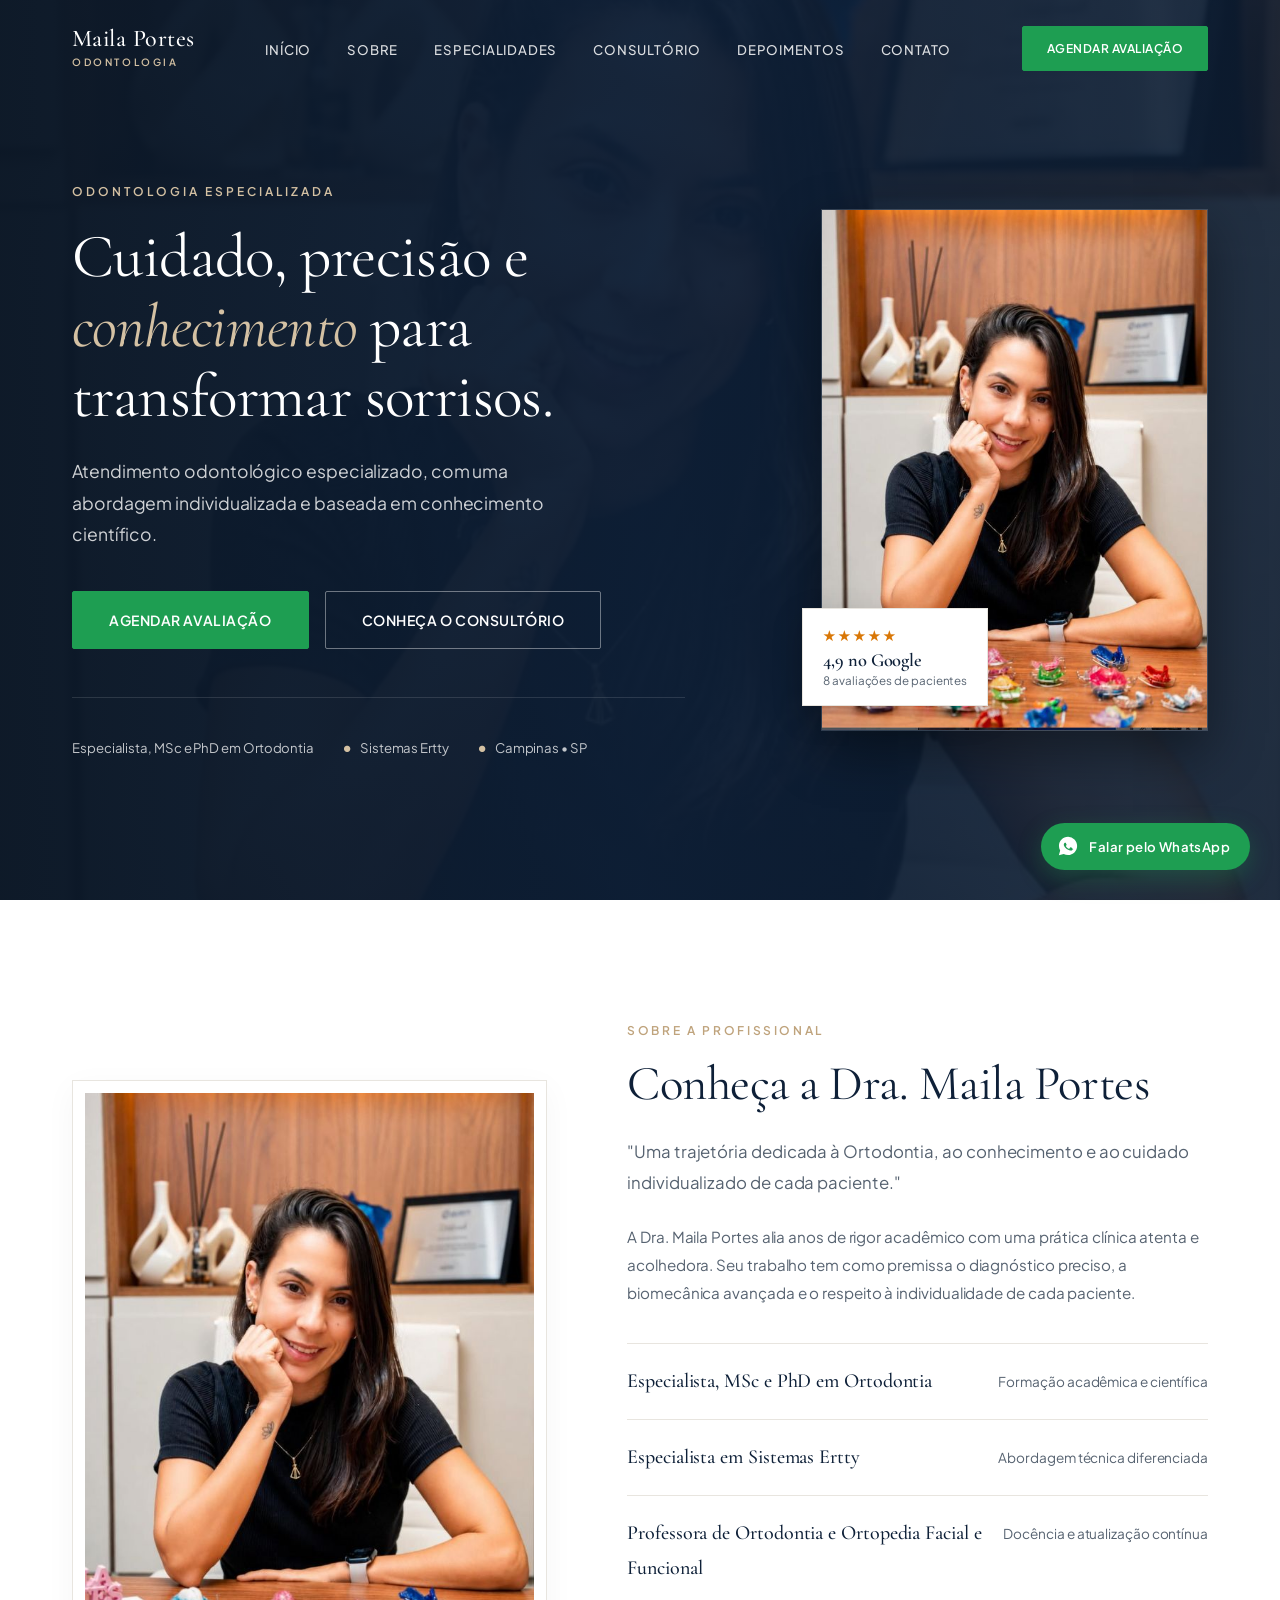
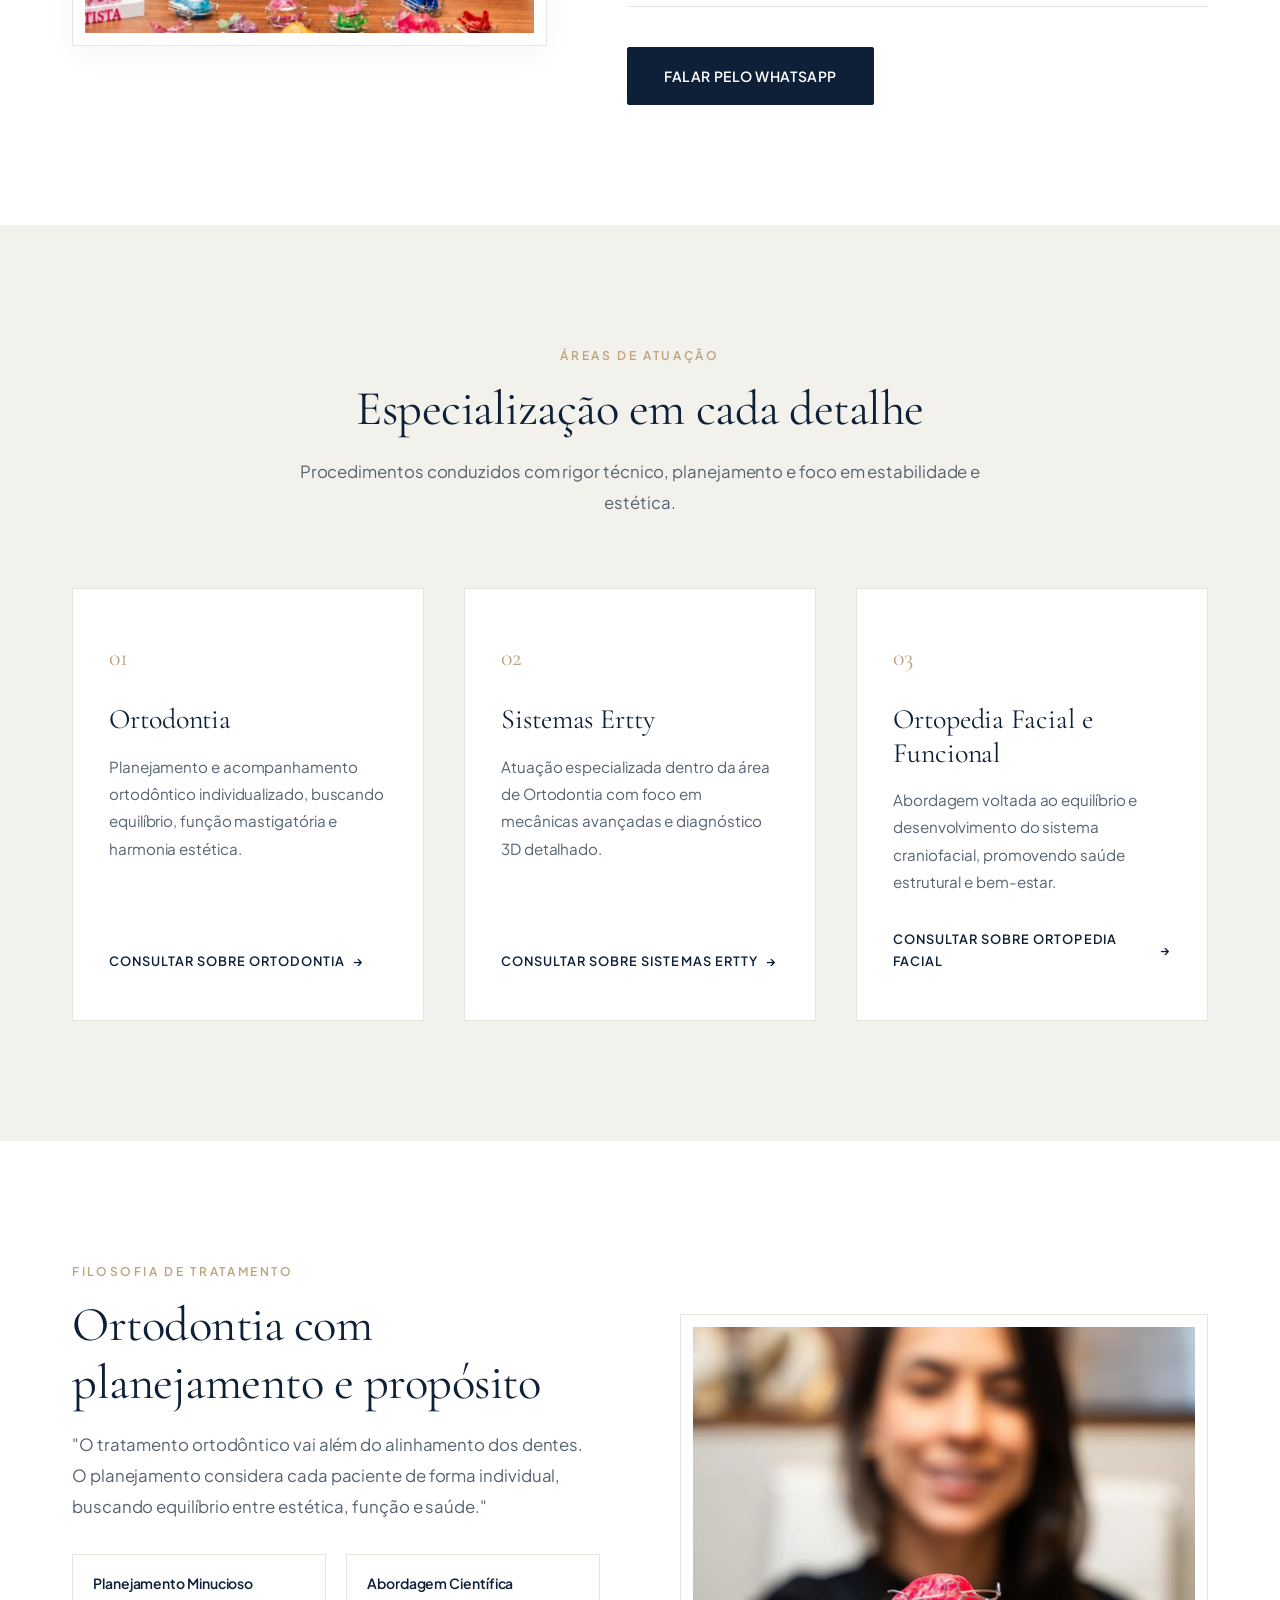
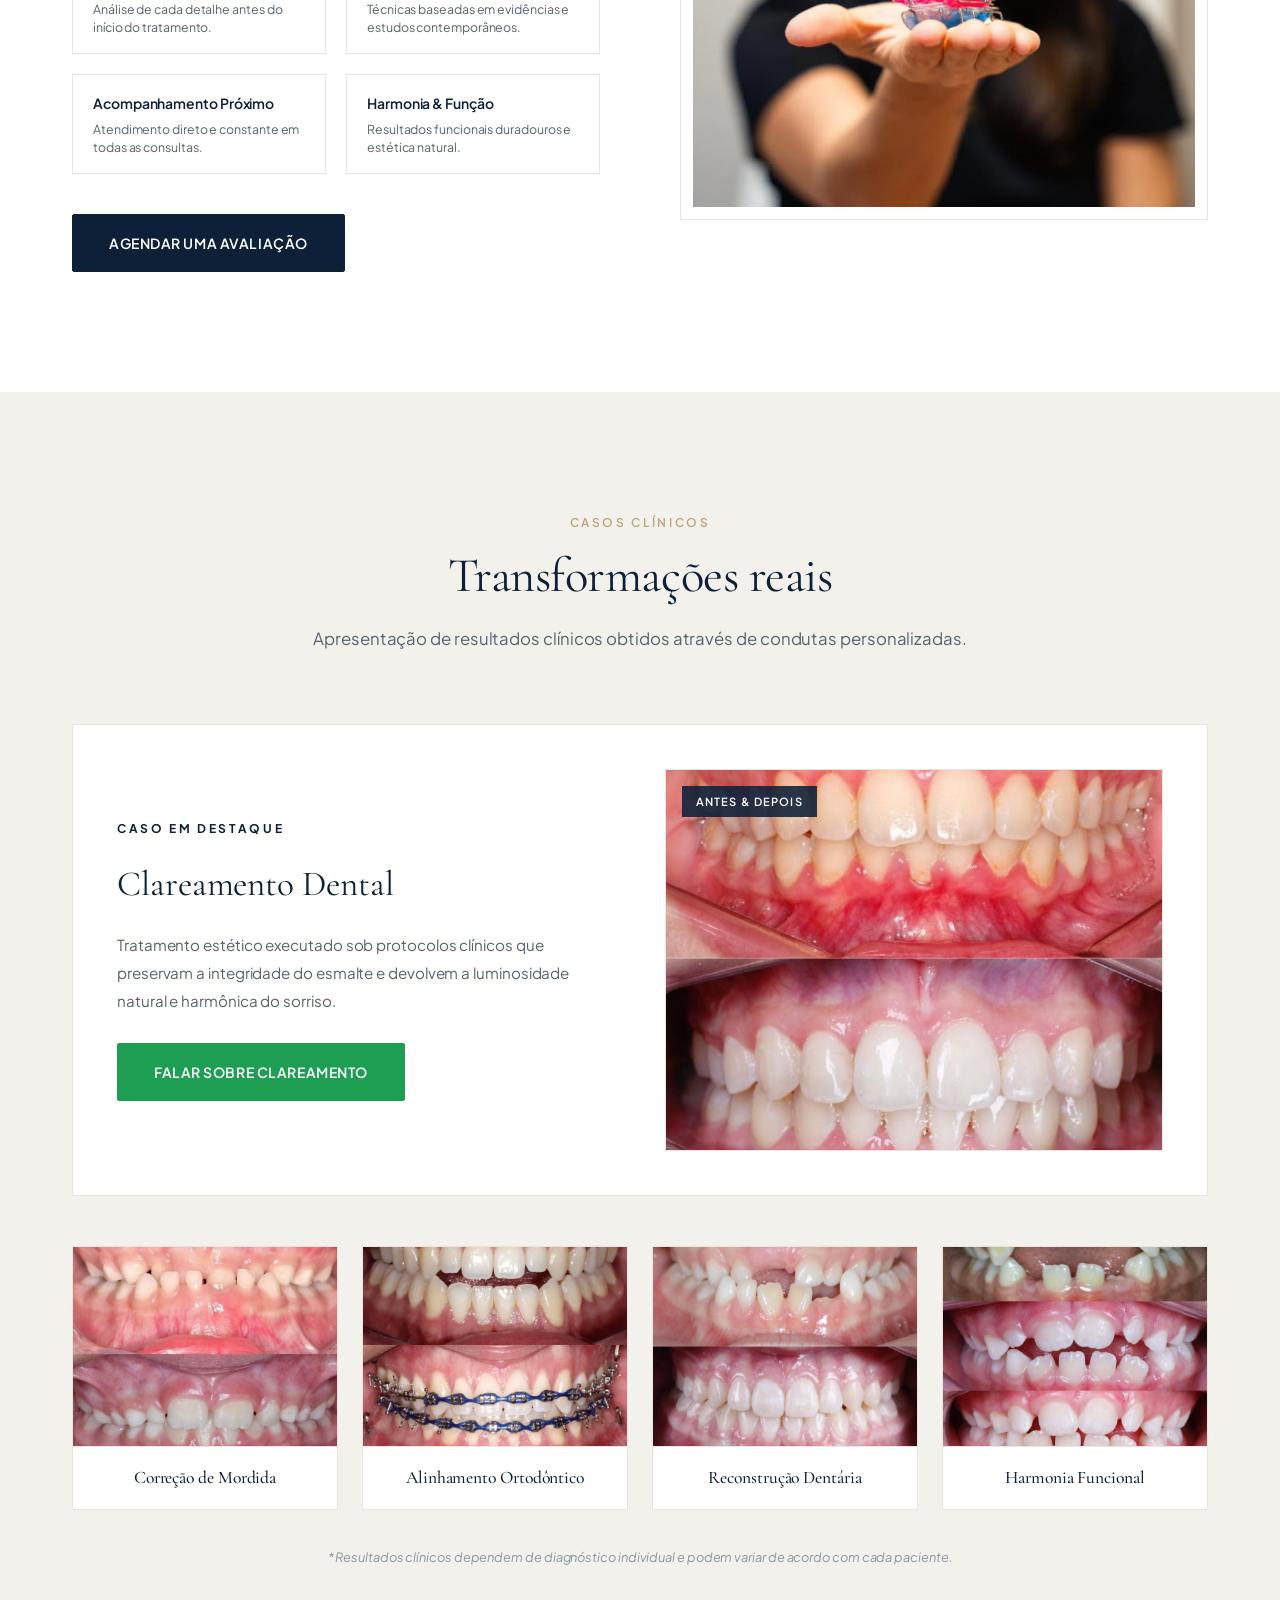
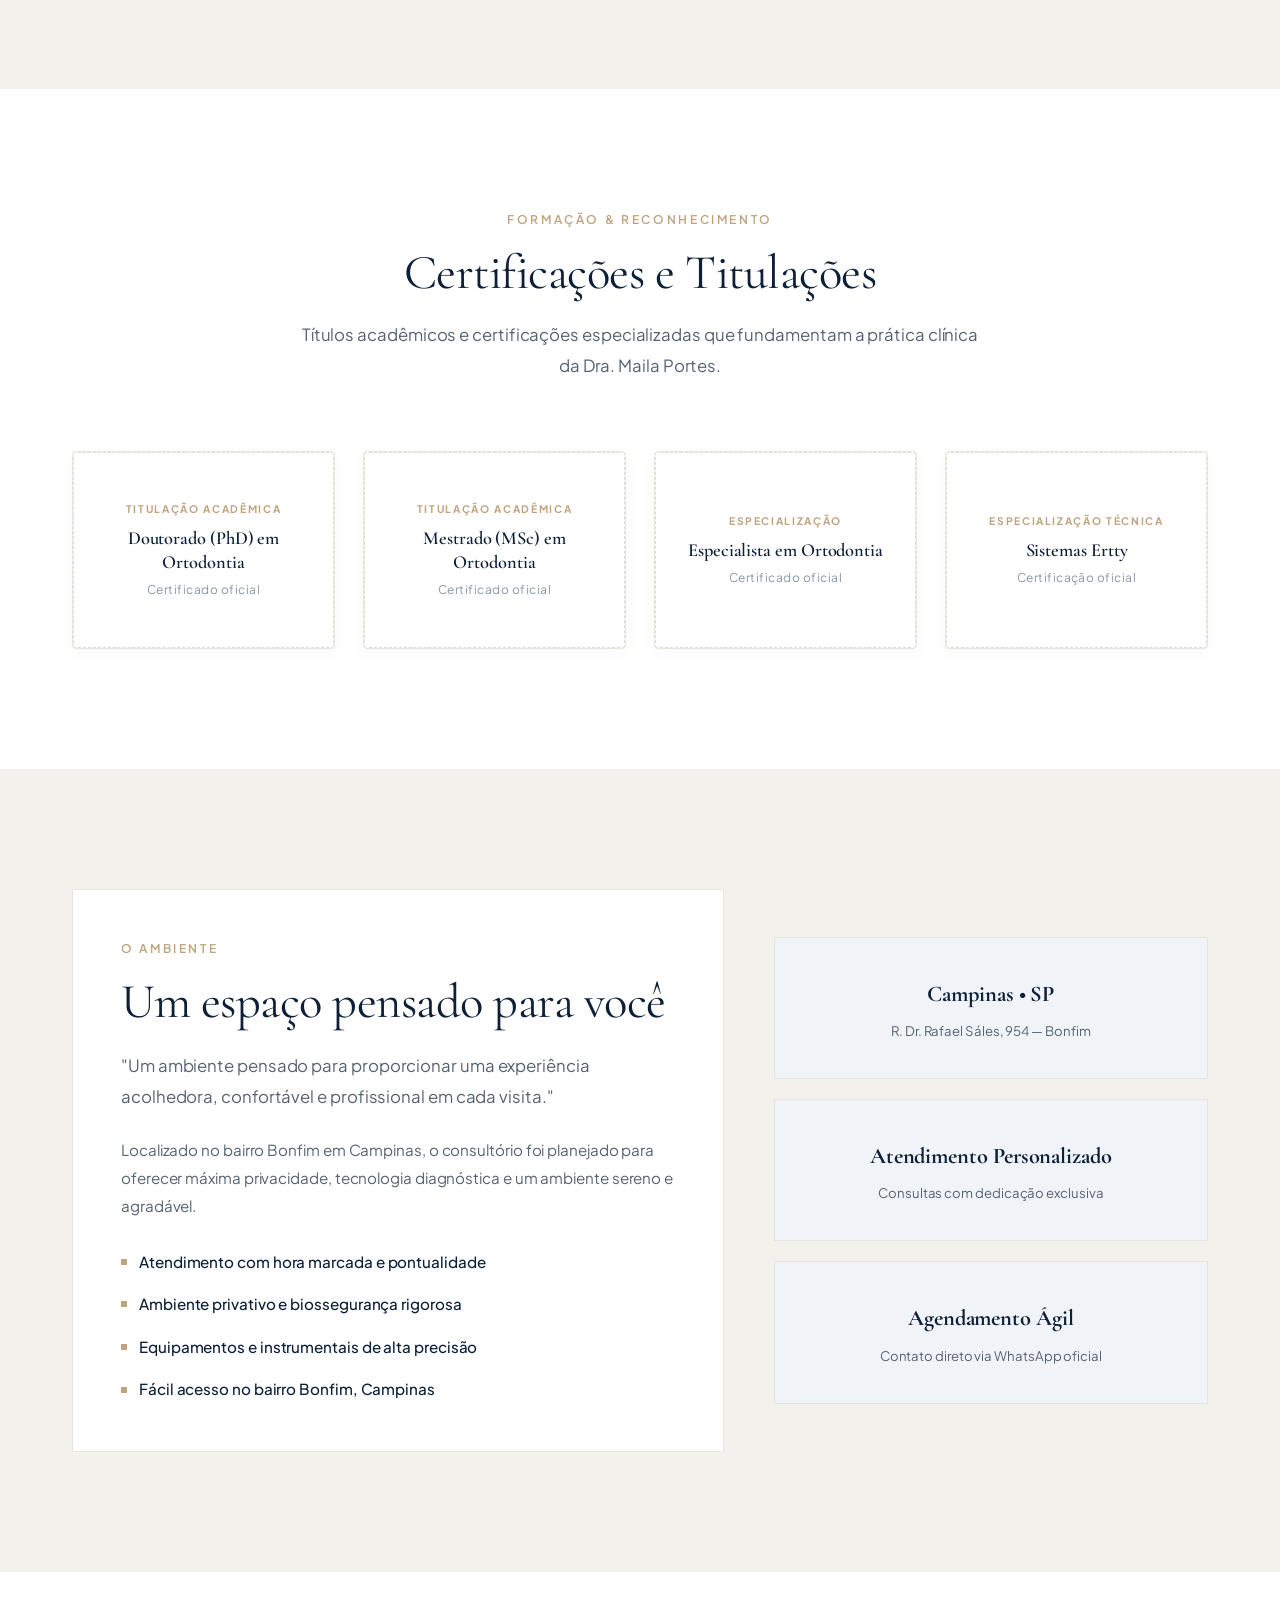
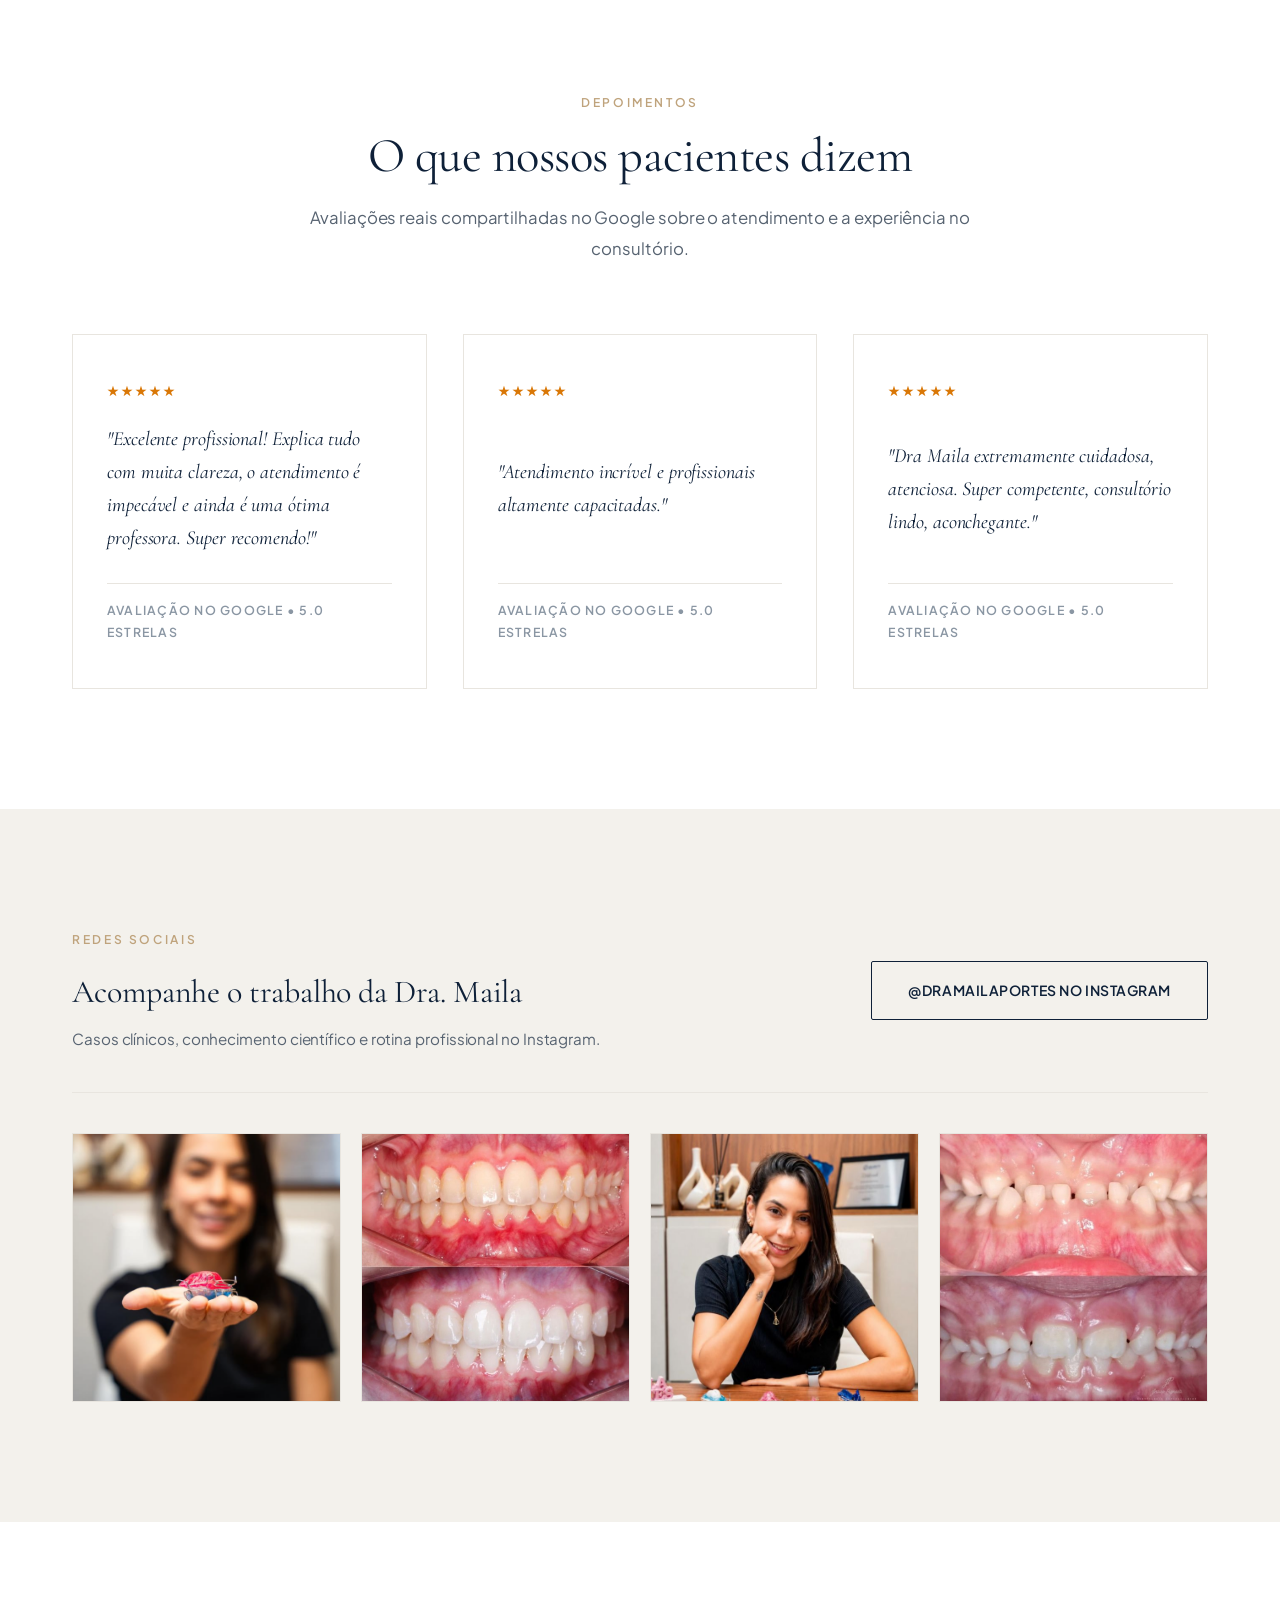
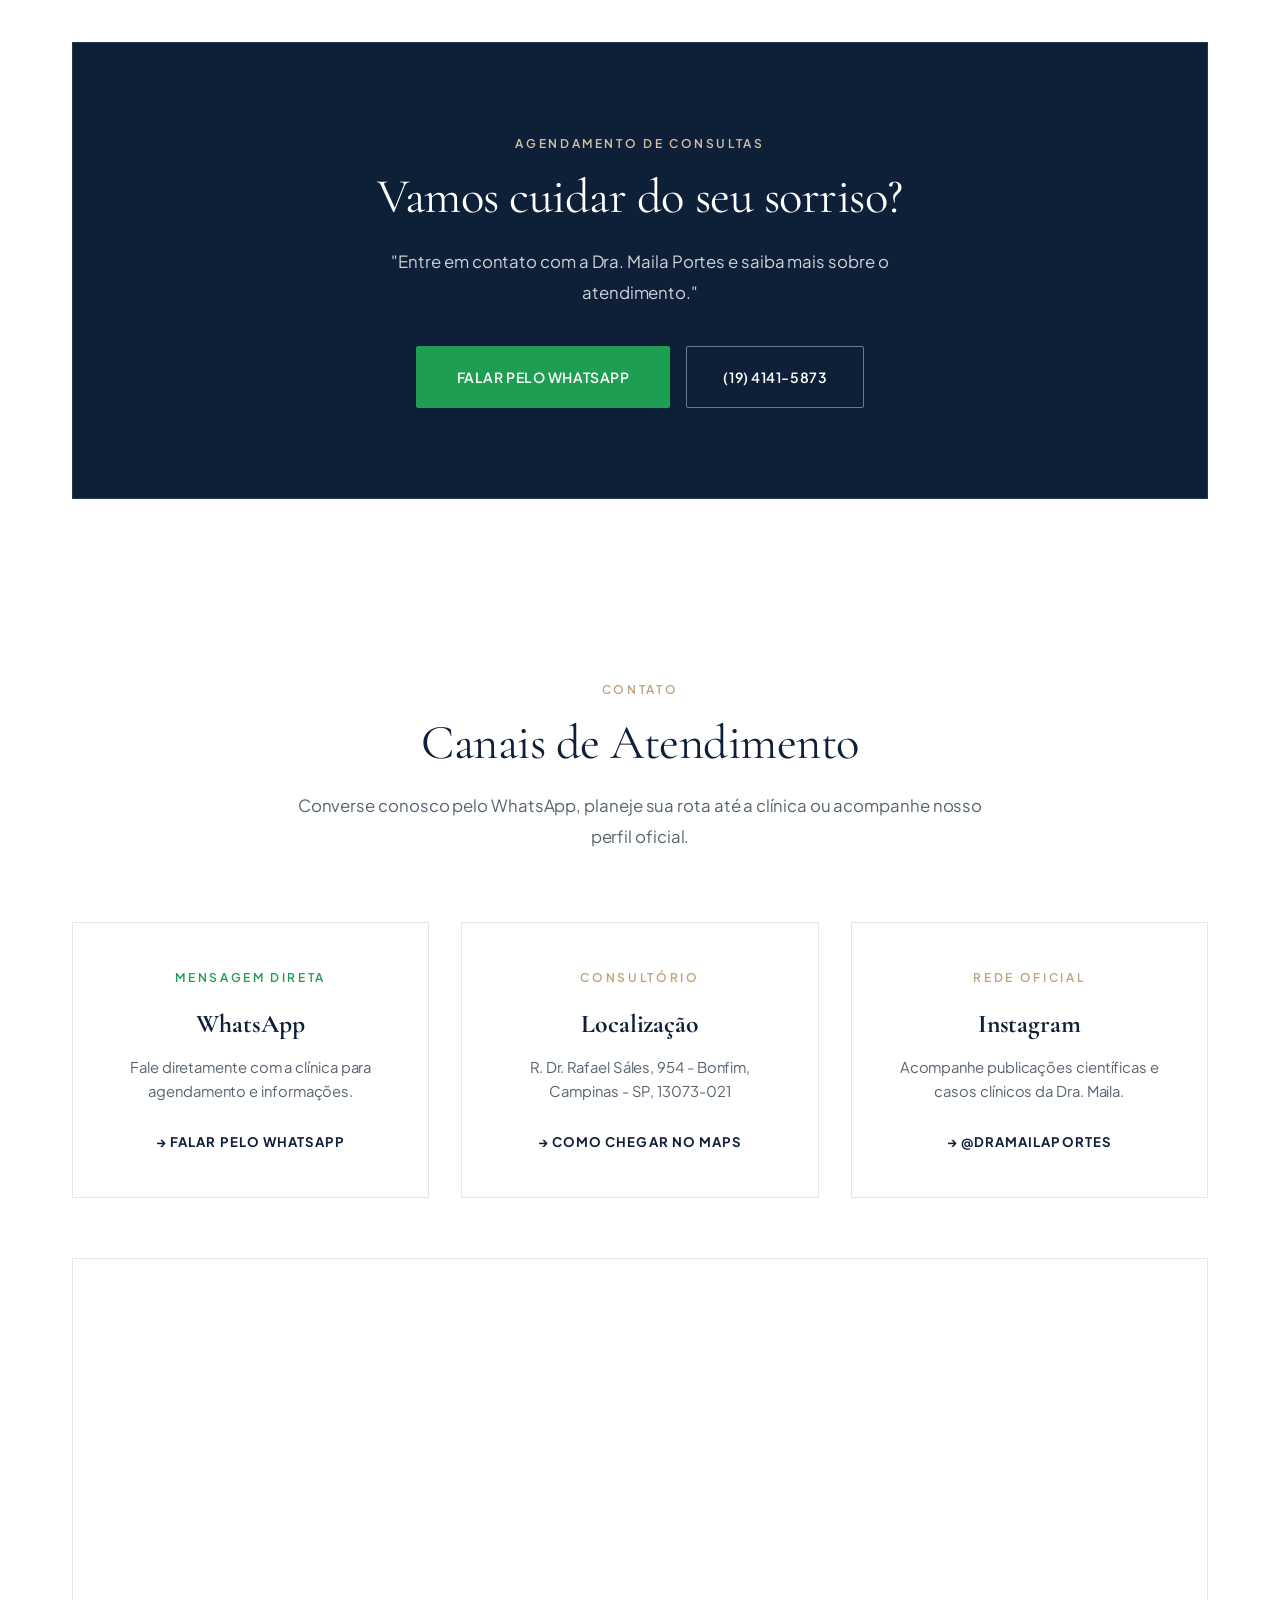
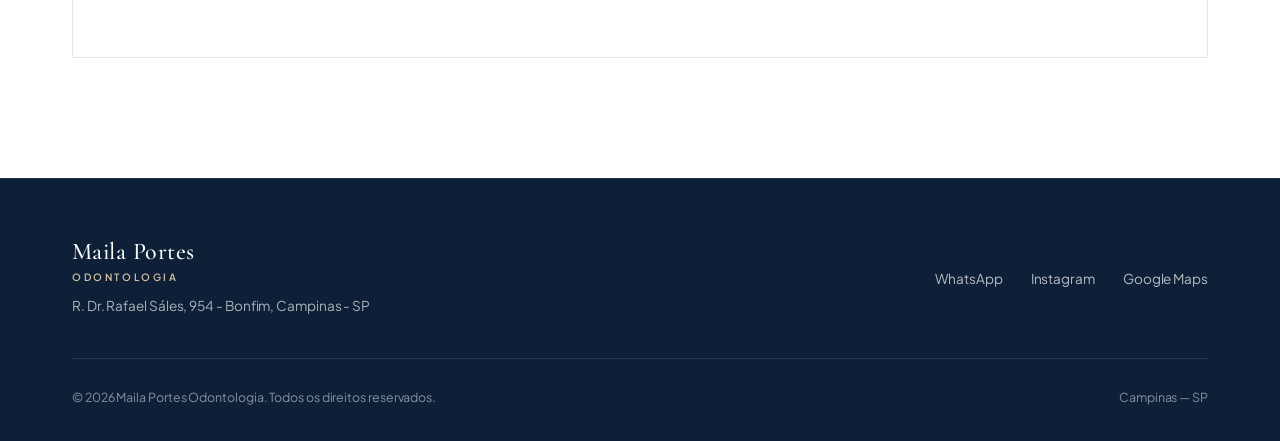
==== commit 85d50c52: "colocando a parte de certificados" ====
--- a/maila/index.html
+++ b/maila/index.html
@@ -353,38 +353,53 @@
   </section>
 
   <!-- ==========================================================================
-       DIFERENCIAIS
+       CERTIFICAÇÕES & TITULAÇÕES
        ========================================================================== -->
   <section class="section section-white">
     <div class="container">
-      <div class="section-header reveal">
-        <span class="eyebrow">Diferenciais</span>
-        <h2 class="headline">Conhecimento que se transforma em cuidado</h2>
-      </div>
-
-      <div class="differentials-editorial-grid">
-        <div class="diff-column reveal">
-          <div class="diff-big-number">01</div>
-          <h3 class="diff-heading">Atendimento individualizado</h3>
-          <p class="diff-paragraph">Cada caso possui suas próprias necessidades anatômicas e um planejamento exclusivo.</p>
-        </div>
-
-        <div class="diff-column reveal">
-          <div class="diff-big-number">02</div>
-          <h3 class="diff-heading">Conhecimento científico</h3>
-          <p class="diff-paragraph">Formação acadêmica sólida com Mestrado e Doutorado (PhD) aplicados à rotina clínica.</p>
-        </div>
-
-        <div class="diff-column reveal">
-          <div class="diff-big-number">03</div>
-          <h3 class="diff-heading">Precisão no planejamento</h3>
-          <p class="diff-paragraph">Estudo detalhado de cada fase do tratamento para garantir estabilidade e previsibilidade.</p>
-        </div>
-
-        <div class="diff-column reveal">
-          <div class="diff-big-number">04</div>
-          <h3 class="diff-heading">Experiência e cuidado</h3>
-          <p class="diff-paragraph">Um atendimento próximo, claro e acolhedor em todas as etapas de sua jornada.</p>
+      <div class="section-header center reveal">
+        <span class="eyebrow">Formação & Reconhecimento</span>
+        <h2 class="headline">Certificações e Titulações</h2>
+        <p class="lead-text">
+          Títulos acadêmicos e certificações especializadas que fundamentam a prática clínica da Dra. Maila Portes.
+        </p>
+      </div>
+
+      <div class="certificates-grid reveal">
+        <!-- Certificado 1 -->
+        <div class="certificate-frame">
+          <div class="certificate-placeholder-white">
+            <span class="cert-tag">Titulação Acadêmica</span>
+            <h4>Doutorado (PhD) em Ortodontia</h4>
+            <p>Certificado oficial</p>
+          </div>
+        </div>
+
+        <!-- Certificado 2 -->
+        <div class="certificate-frame">
+          <div class="certificate-placeholder-white">
+            <span class="cert-tag">Titulação Acadêmica</span>
+            <h4>Mestrado (MSc) em Ortodontia</h4>
+            <p>Certificado oficial</p>
+          </div>
+        </div>
+
+        <!-- Certificado 3 -->
+        <div class="certificate-frame">
+          <div class="certificate-placeholder-white">
+            <span class="cert-tag">Especialização</span>
+            <h4>Especialista em Ortodontia</h4>
+            <p>Certificado oficial</p>
+          </div>
+        </div>
+
+        <!-- Certificado 4 -->
+        <div class="certificate-frame">
+          <div class="certificate-placeholder-white">
+            <span class="cert-tag">Especialização Técnica</span>
+            <h4>Sistemas Ertty</h4>
+            <p>Certificação oficial</p>
+          </div>
         </div>
       </div>
     </div>
--- a/maila/css/style.css
+++ b/maila/css/style.css
@@ -789,41 +789,72 @@
 }
 
 /* ==========================================================================
-   DIFERENCIAIS — NUMERAÇÃO MONUMENTAL
-   ========================================================================== */
-.differentials-editorial-grid {
+   CERTIFICAÇÕES & TITULAÇÕES (MOLDURAS LIMPAS)
+   ========================================================================== */
+.certificates-grid {
   display: grid;
   grid-template-columns: repeat(4, 1fr);
-  gap: 40px;
-}
-
-.diff-column {
-  border-top: 1px solid var(--color-border);
-  padding-top: 32px;
-}
-
-.diff-big-number {
+  gap: 28px;
+}
+
+.certificate-frame {
+  background-color: #ffffff;
+  border: 1px solid var(--color-border);
+  border-radius: 4px;
+  overflow: hidden;
+  box-shadow: 0 4px 20px rgba(14, 32, 56, 0.03);
+  transition: all var(--transition);
+  position: relative;
+  aspect-ratio: 4 / 3;
+}
+
+.certificate-frame:hover {
+  border-color: var(--color-accent);
+  transform: translateY(-3px);
+  box-shadow: 0 10px 30px rgba(14, 32, 56, 0.06);
+}
+
+.certificate-frame img {
+  width: 100%;
+  height: 100%;
+  object-fit: cover;
+}
+
+.certificate-placeholder-white {
+  width: 100%;
+  height: 100%;
+  background-color: #ffffff;
+  border: 1px dashed #dedbd4;
+  display: flex;
+  flex-direction: column;
+  align-items: center;
+  justify-content: center;
+  padding: 24px;
+  text-align: center;
+}
+
+.certificate-placeholder-white .cert-tag {
+  font-size: 0.65rem;
+  font-weight: 700;
+  letter-spacing: 0.16em;
+  text-transform: uppercase;
+  color: var(--color-accent);
+  margin-bottom: 8px;
+}
+
+.certificate-placeholder-white h4 {
   font-family: var(--font-serif);
-  font-size: 3.5rem;
-  font-weight: 300;
-  color: var(--color-accent);
-  line-height: 1;
-  margin-bottom: 20px;
-}
-
-.diff-heading {
-  font-family: var(--font-serif);
-  font-size: 1.4rem;
-  font-weight: 500;
-  color: var(--color-primary);
-  margin-bottom: 12px;
+  font-size: 1.15rem;
+  font-weight: 600;
+  color: var(--color-primary);
   line-height: 1.3;
-}
-
-.diff-paragraph {
-  font-size: 0.9rem;
-  color: var(--color-text-muted);
-  line-height: 1.75;
+  margin-bottom: 4px;
+}
+
+.certificate-placeholder-white p {
+  font-size: 0.75rem;
+  color: var(--color-text-light);
+  letter-spacing: 0.04em;
 }
 
 /* ==========================================================================
@@ -1192,7 +1223,7 @@
     grid-template-columns: repeat(2, 1fr);
   }
 
-  .differentials-editorial-grid {
+  .certificates-grid {
     grid-template-columns: repeat(2, 1fr);
   }
 
@@ -1237,7 +1268,7 @@
     grid-template-columns: 1fr;
   }
 
-  .differentials-editorial-grid {
+  .certificates-grid {
     grid-template-columns: 1fr;
   }
 
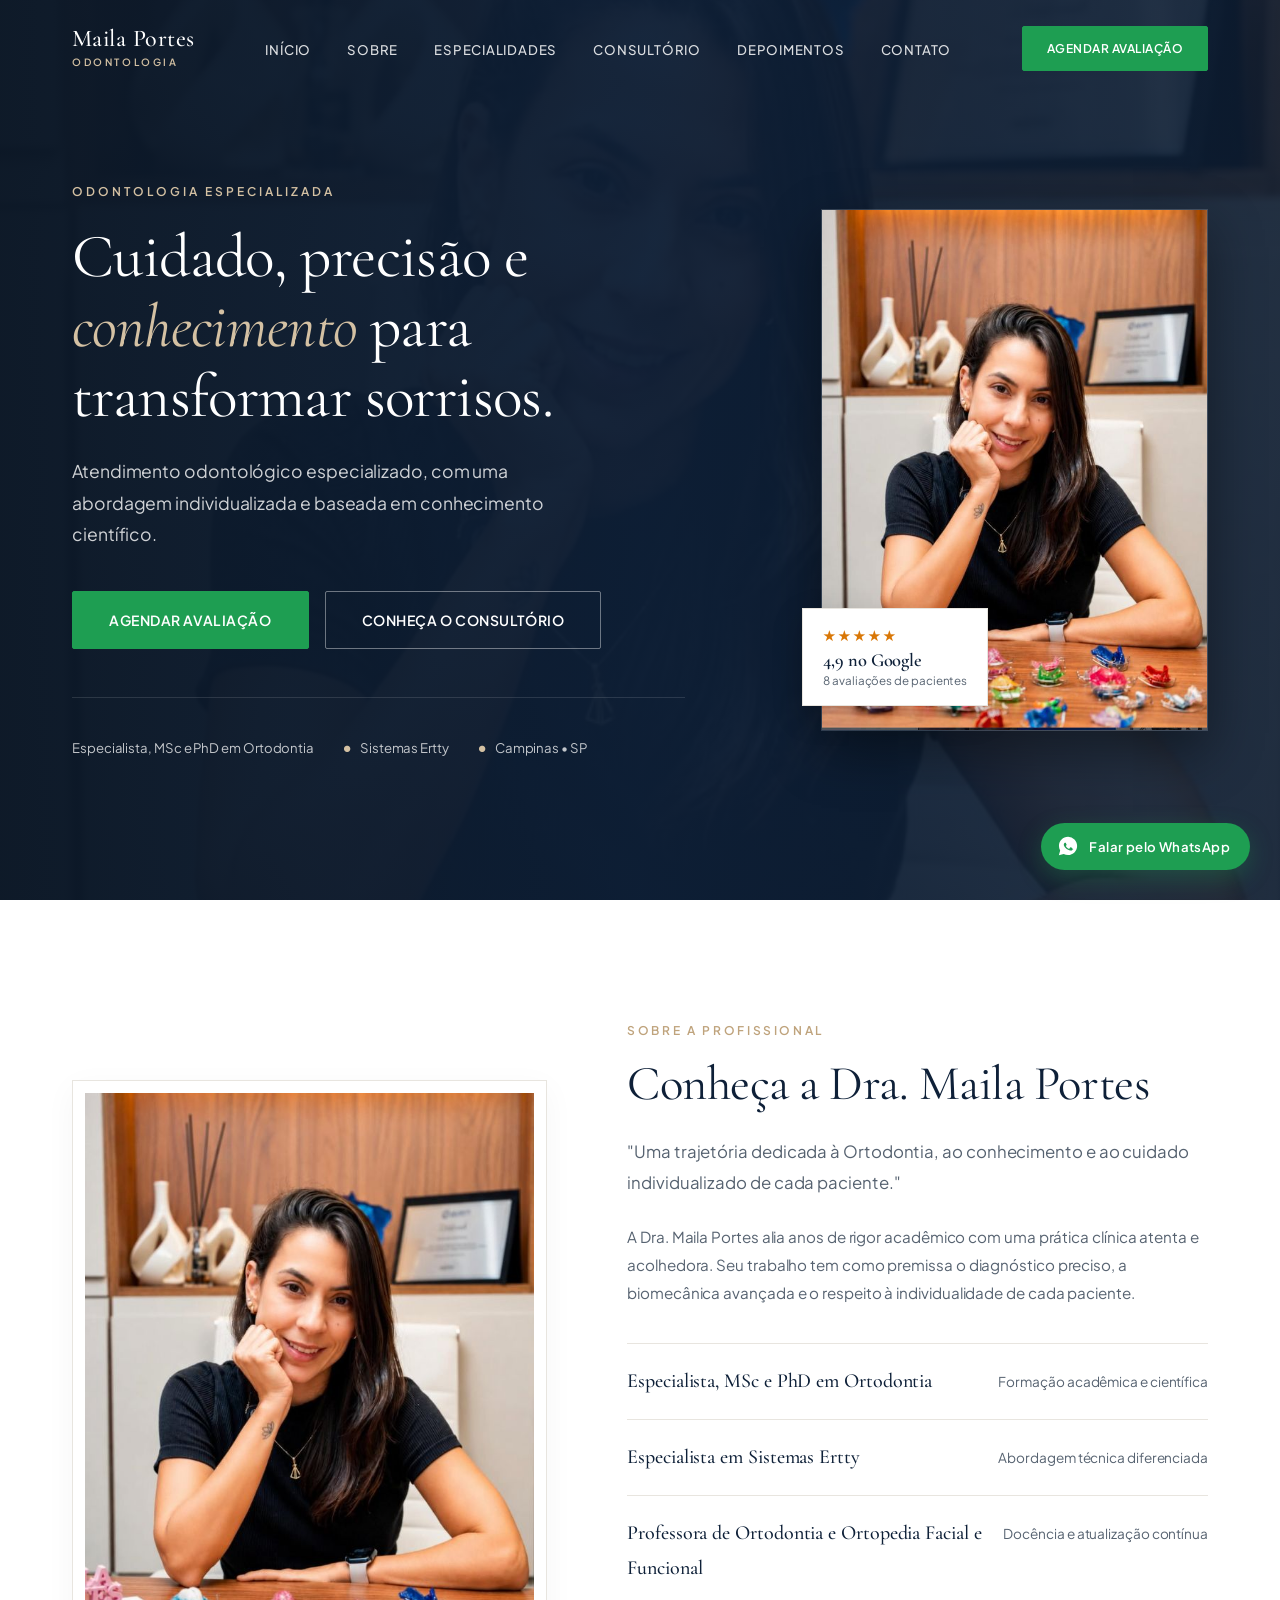
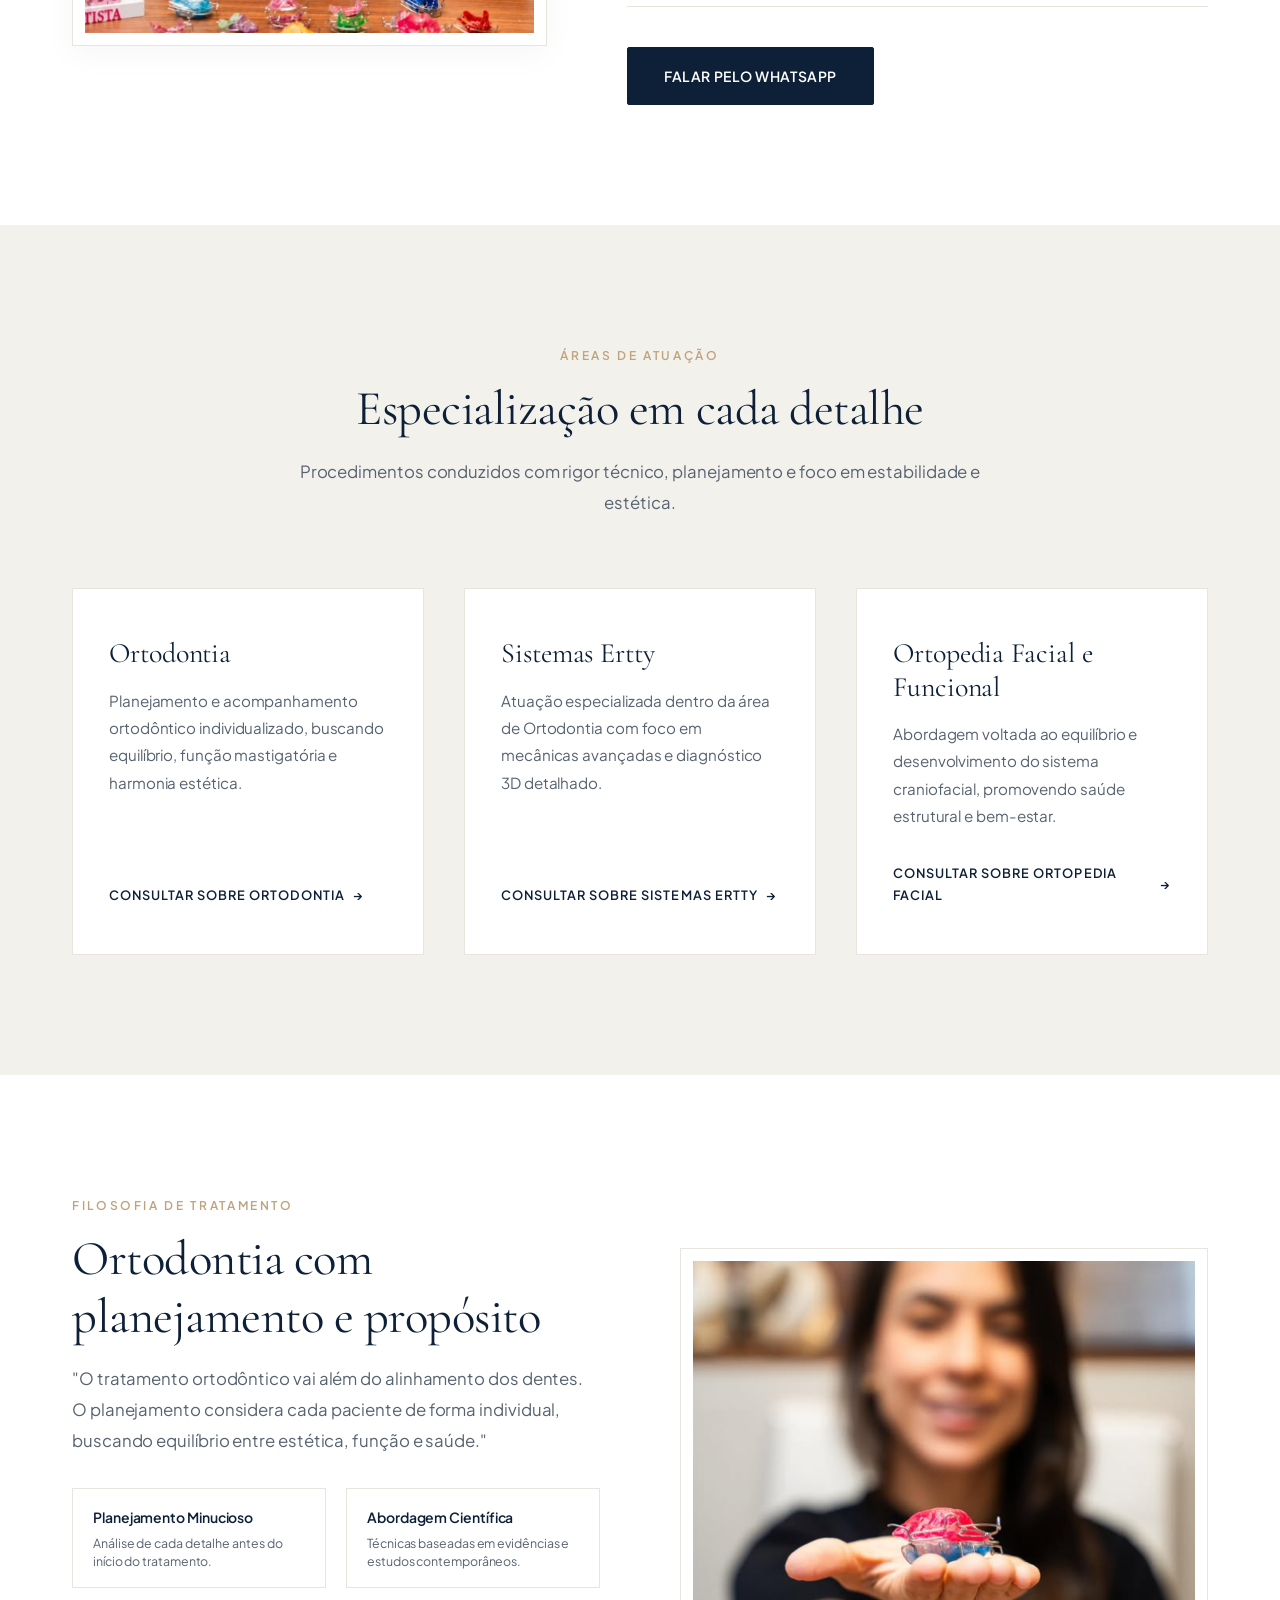
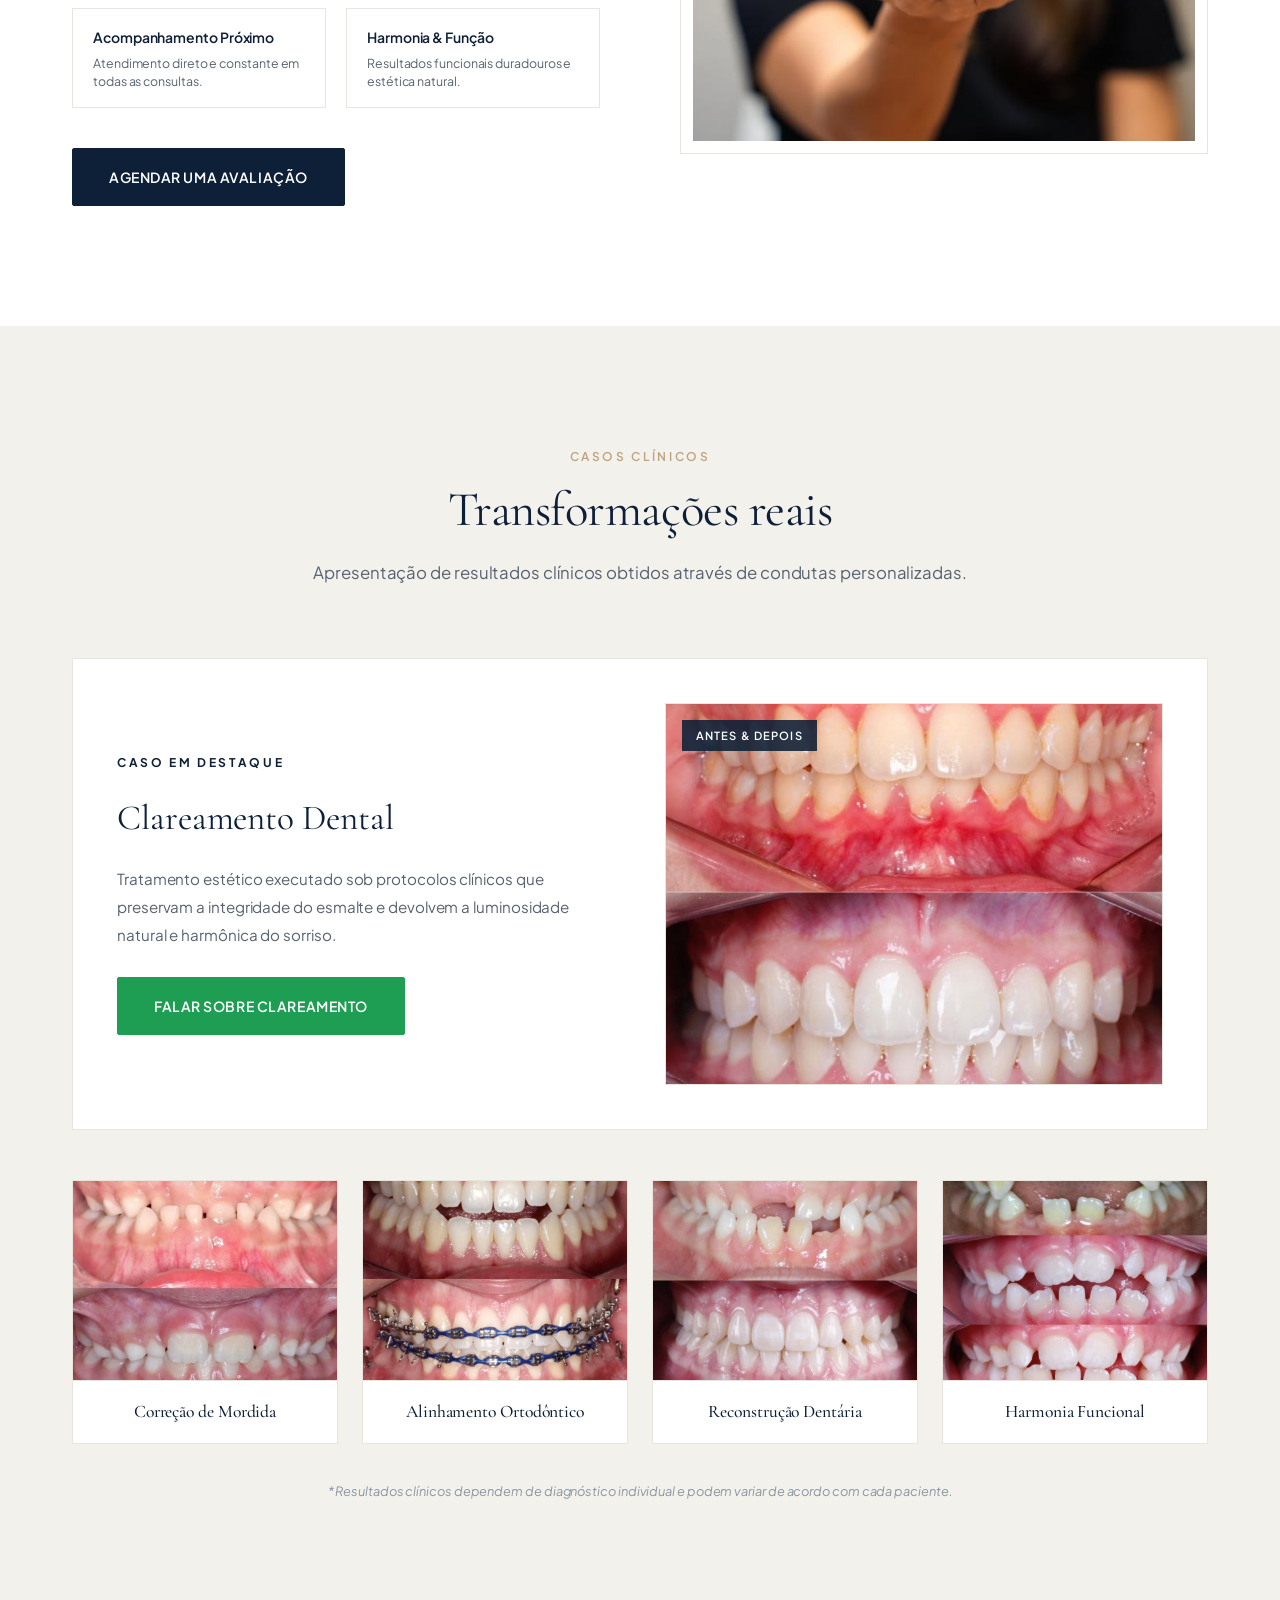
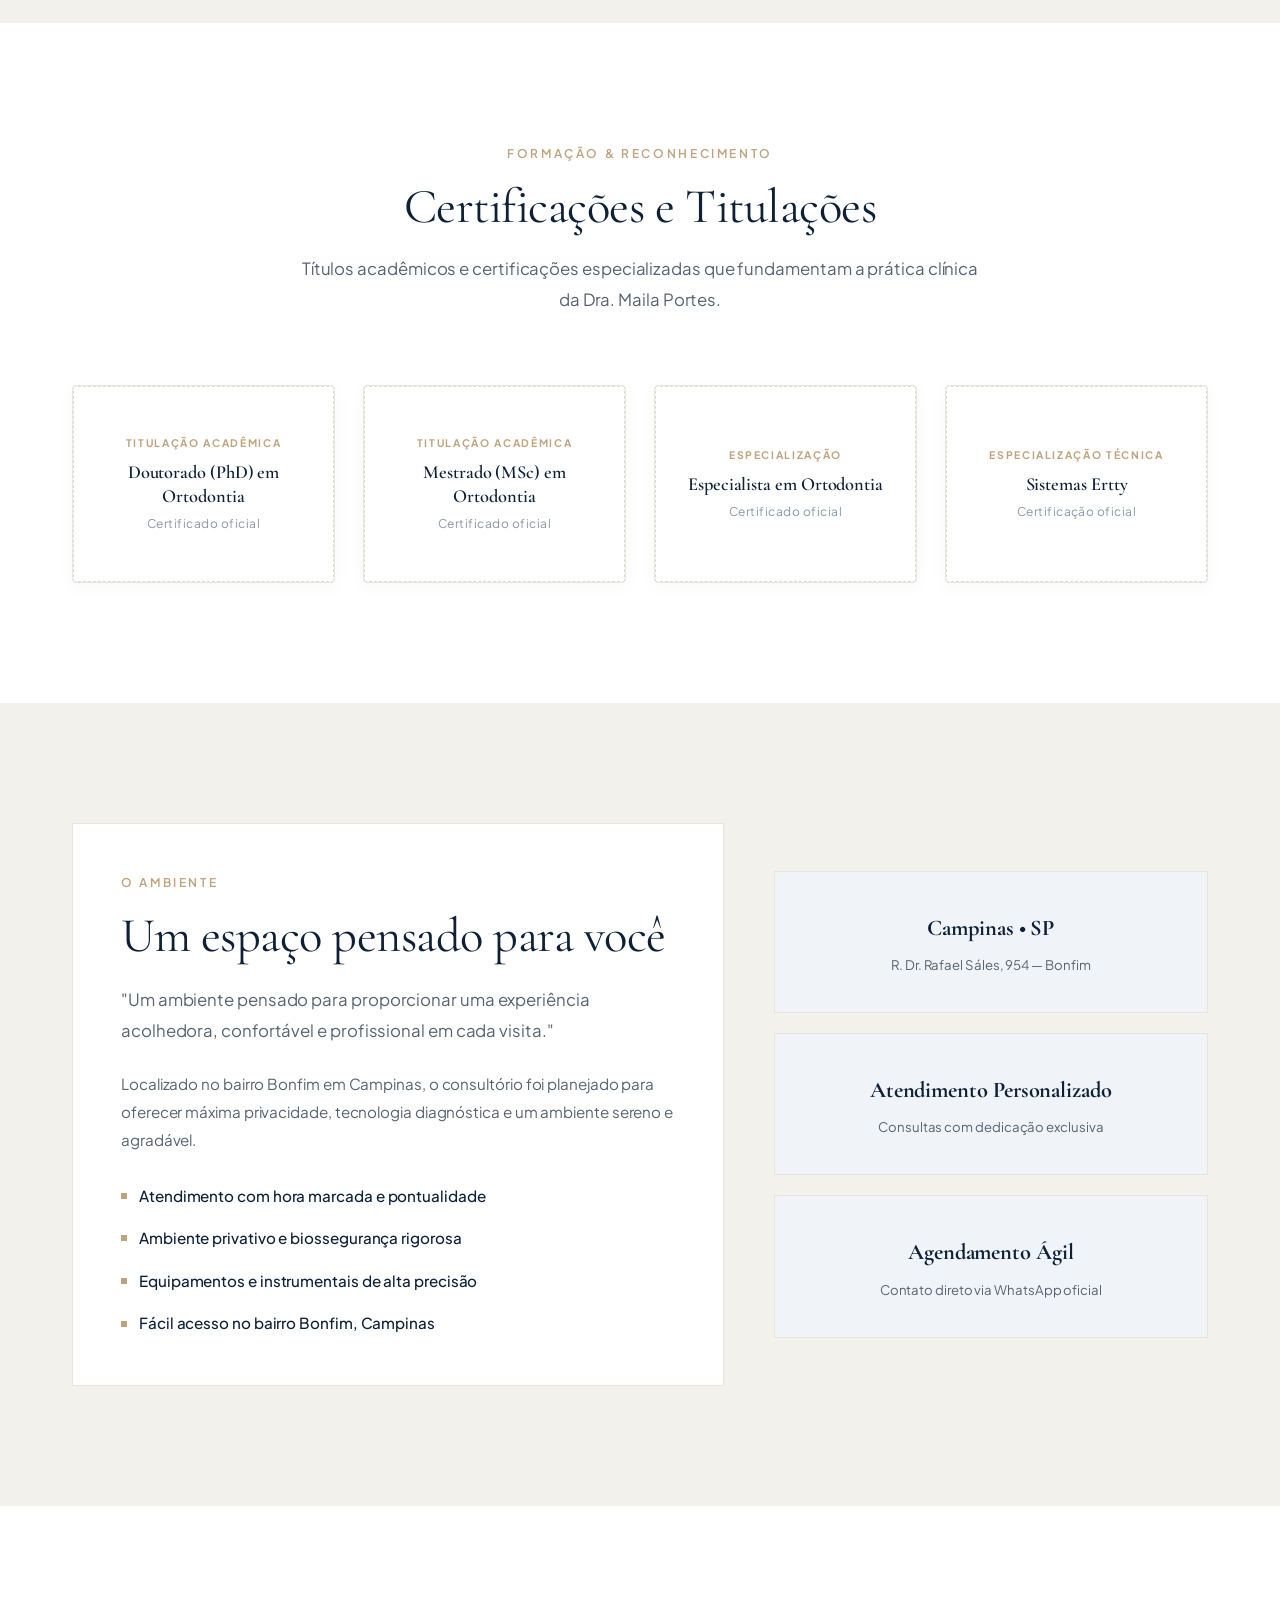
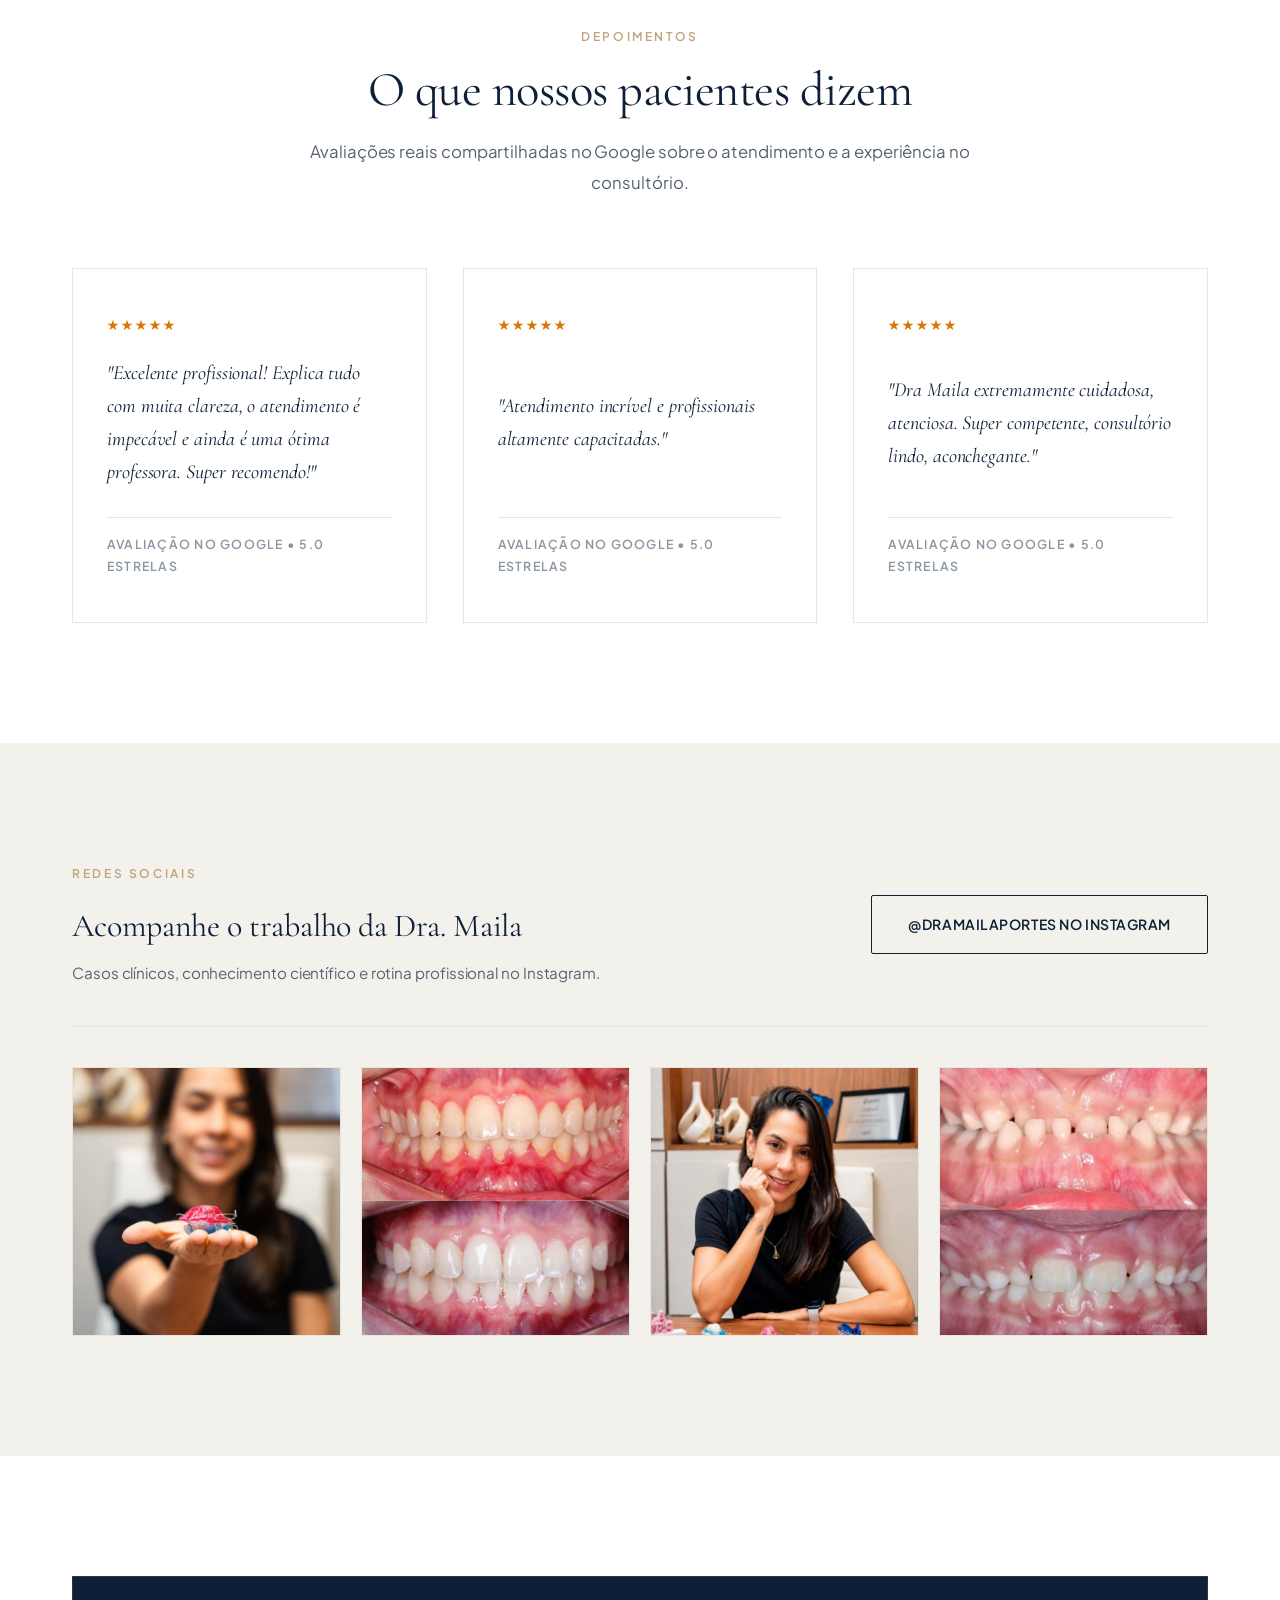
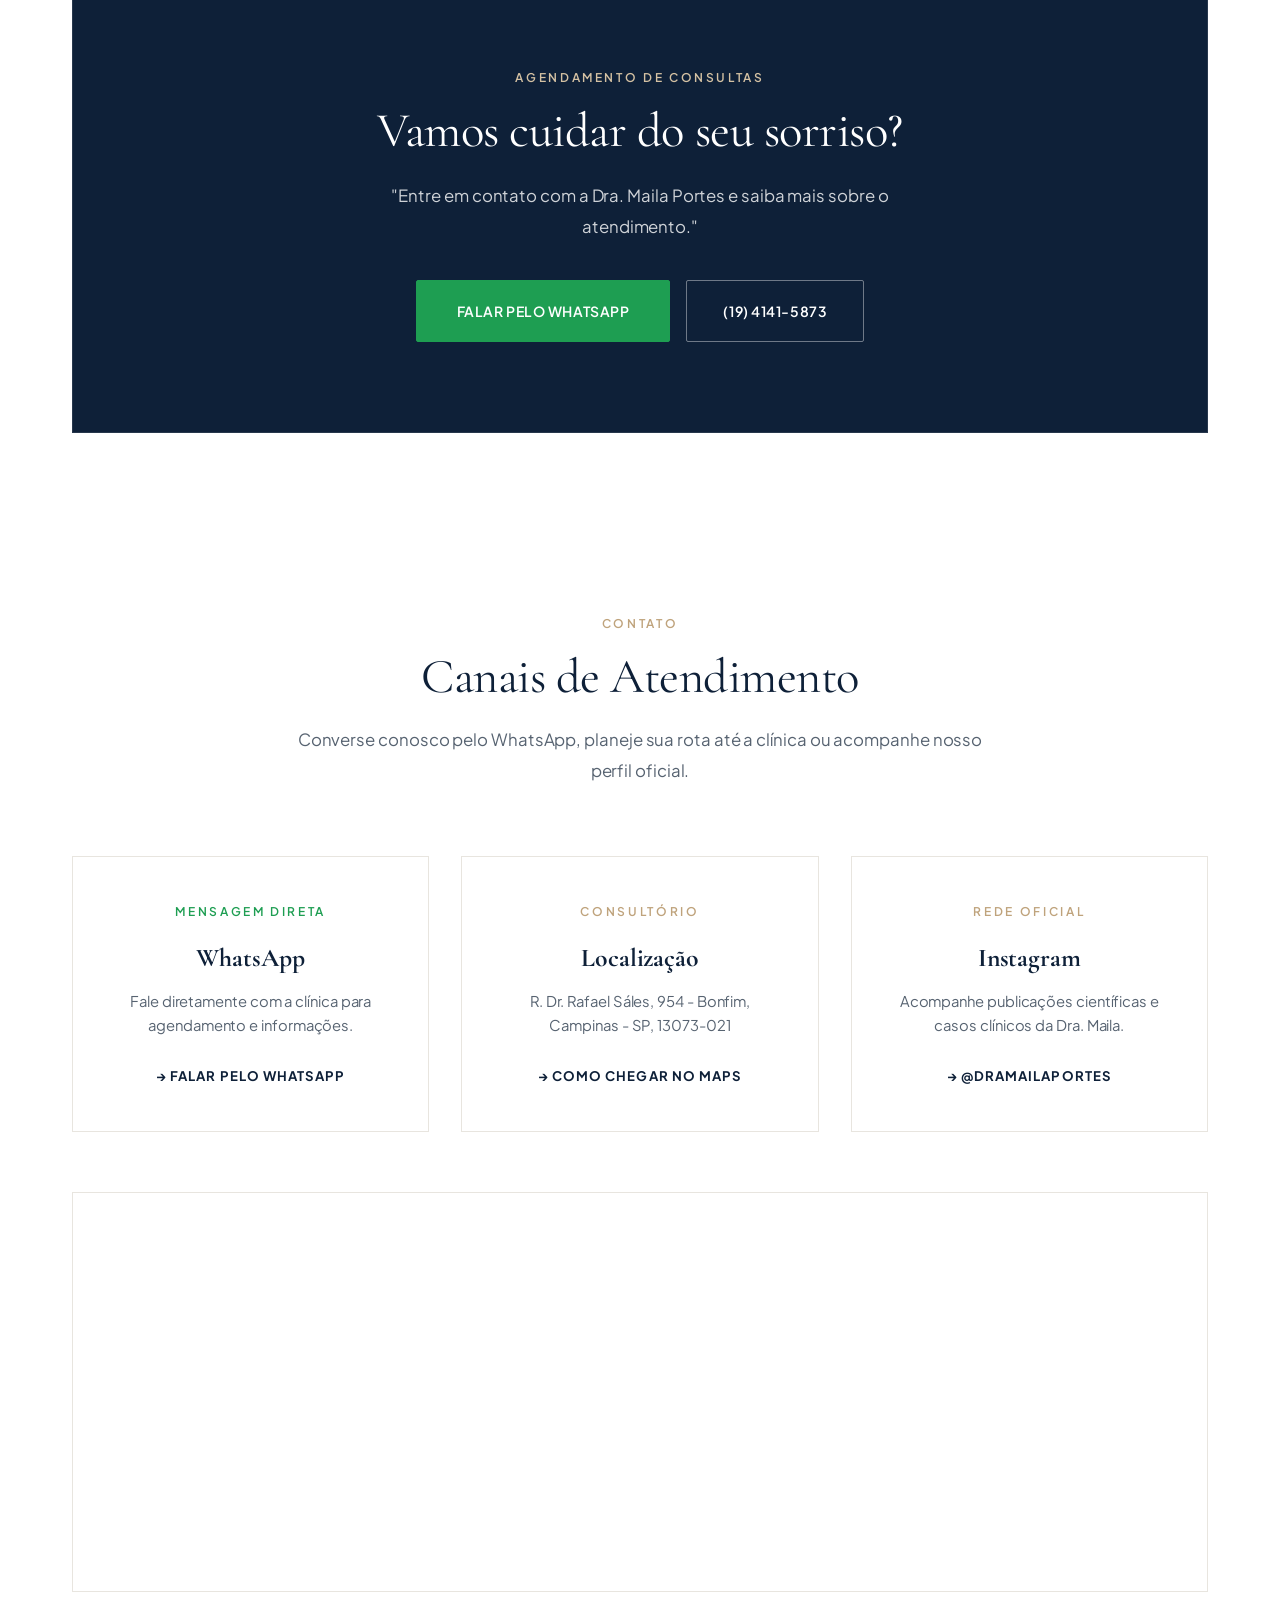
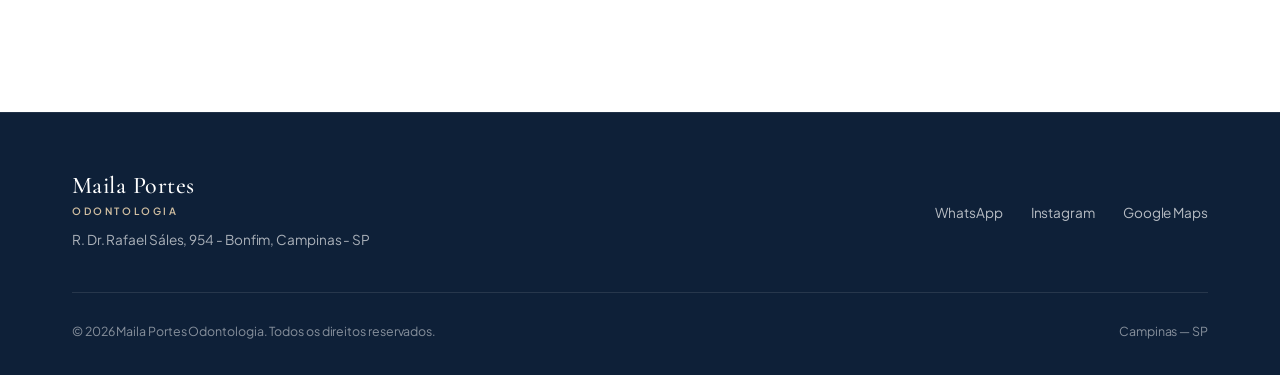
==== commit aa5131f9: "tirando enumeração e arrumando detalhes mobile" ====
--- a/maila/index.html
+++ b/maila/index.html
@@ -194,10 +194,9 @@
       </div>
 
       <div class="specialties-list-grid">
-        <!-- 01 -->
+        <!-- Especialidade 1 -->
         <div class="specialty-item reveal">
           <div>
-            <div class="specialty-num">01</div>
             <h3 class="specialty-name">Ortodontia</h3>
             <p class="specialty-text">
               Planejamento e acompanhamento ortodôntico individualizado, buscando equilíbrio, função mastigatória e harmonia estética.
@@ -208,10 +207,9 @@
           </a>
         </div>
 
-        <!-- 02 -->
+        <!-- Especialidade 2 -->
         <div class="specialty-item reveal">
           <div>
-            <div class="specialty-num">02</div>
             <h3 class="specialty-name">Sistemas Ertty</h3>
             <p class="specialty-text">
               Atuação especializada dentro da área de Ortodontia com foco em mecânicas avançadas e diagnóstico 3D detalhado.
@@ -222,10 +220,9 @@
           </a>
         </div>
 
-        <!-- 03 -->
+        <!-- Especialidade 3 -->
         <div class="specialty-item reveal">
           <div>
-            <div class="specialty-num">03</div>
             <h3 class="specialty-name">Ortopedia Facial e Funcional</h3>
             <p class="specialty-text">
               Abordagem voltada ao equilíbrio e desenvolvimento do sistema craniofacial, promovendo saúde estrutural e bem-estar.
--- a/maila/css/style.css
+++ b/maila/css/style.css
@@ -300,54 +300,90 @@
   font-size: 0.75rem;
 }
 
-.mobile-nav-toggle {
+button.mobile-nav-toggle {
+  -webkit-appearance: none;
+  -moz-appearance: none;
+  appearance: none;
+  background: transparent !important;
+  border: none !important;
+  outline: none !important;
+  box-shadow: none !important;
+  padding: 0;
+  margin: 0;
+  cursor: pointer;
   display: none;
-  flex-direction: column;
-  justify-content: center;
-  gap: 6px;
-  width: 32px;
-  height: 32px;
-  cursor: pointer;
+  width: 28px;
+  height: 20px;
+  position: relative;
+  z-index: 1020;
 }
 
 .mobile-nav-toggle span {
-  display: block;
-  width: 24px;
-  height: 1.5px;
+  position: absolute;
+  left: 0;
+  width: 100%;
+  height: 2px;
   background-color: #ffffff;
-  transition: all var(--transition);
-}
+  border-radius: 2px;
+  transition: transform 0.3s ease, opacity 0.3s ease, background-color 0.3s ease, top 0.3s ease;
+}
+
+.mobile-nav-toggle span:nth-child(1) { top: 0; }
+.mobile-nav-toggle span:nth-child(2) { top: 9px; }
+.mobile-nav-toggle span:nth-child(3) { top: 18px; }
 
 .site-header.scrolled .mobile-nav-toggle span {
   background-color: var(--color-primary);
 }
 
+/* Estado Ativo / Menu Aberto */
+.mobile-nav-toggle.active span {
+  background-color: var(--color-primary) !important;
+}
+
 .mobile-nav-toggle.active span:nth-child(1) {
-  transform: translateY(7.5px) rotate(45deg);
+  top: 9px;
+  transform: rotate(45deg);
 }
 
 .mobile-nav-toggle.active span:nth-child(2) {
   opacity: 0;
+  transform: translateX(6px);
 }
 
 .mobile-nav-toggle.active span:nth-child(3) {
-  transform: translateY(-7.5px) rotate(-45deg);
+  top: 9px;
+  transform: rotate(-45deg);
+}
+
+/* Quando o menu mobile estiver aberto, a logo fica escura para leitura perfeita */
+body.menu-open .site-header .brand-name,
+.site-header.menu-open .brand-name {
+  color: var(--color-primary) !important;
+}
+
+body.menu-open .site-header .brand-spec,
+.site-header.menu-open .brand-spec {
+  color: var(--color-accent) !important;
 }
 
 /* Menu Mobile Overlay */
 .mobile-nav-menu {
   position: fixed;
   inset: 0;
-  background-color: var(--color-bg);
-  z-index: 990;
+  width: 100%;
+  height: 100vh;
+  height: 100dvh;
+  background-color: #FAF9F6;
+  z-index: 1000;
   display: flex;
   flex-direction: column;
   justify-content: center;
   align-items: center;
-  padding: 40px;
+  padding: 100px 24px 40px 24px;
   opacity: 0;
   visibility: hidden;
-  transition: all var(--transition);
+  transition: opacity 0.35s ease, visibility 0.35s ease;
 }
 
 .mobile-nav-menu.active {
@@ -360,14 +396,15 @@
   text-align: center;
   display: flex;
   flex-direction: column;
-  gap: 24px;
-  margin-bottom: 40px;
+  gap: 20px;
+  margin-bottom: 32px;
 }
 
 .mobile-nav-links a {
   font-family: var(--font-serif);
-  font-size: 1.85rem;
-  color: var(--color-primary);
+  font-size: 1.75rem;
+  color: var(--color-primary);
+  font-weight: 500;
 }
 
 /* ==========================================================================
@@ -1194,6 +1231,9 @@
 /* ==========================================================================
    RESPONSIVIDADE
    ========================================================================== */
+/* ==========================================================================
+   RESPONSIVIDADE (TABLET & MOBILE)
+   ========================================================================== */
 @media (max-width: 1024px) {
   .hero-grid {
     grid-template-columns: 1fr;
@@ -1229,6 +1269,8 @@
 
   .case-featured {
     grid-template-columns: 1fr;
+    gap: 36px;
+    padding: 36px;
   }
 
   .cases-more-grid {
@@ -1252,35 +1294,249 @@
 }
 
 @media (max-width: 768px) {
+  .container {
+    padding: 0 20px;
+  }
+
   .section {
-    padding: 80px 0;
+    padding: 70px 0;
+  }
+
+  .site-header {
+    padding: 18px 0;
+  }
+
+  .site-header.scrolled {
+    padding: 14px 0;
   }
 
   .nav-links, .header-right .btn {
     display: none;
   }
 
-  .mobile-nav-toggle {
-    display: flex;
-  }
-
+  button.mobile-nav-toggle {
+    display: block;
+  }
+
+  /* Hero no mobile */
+  .hero {
+    padding-top: 100px;
+    padding-bottom: 60px;
+    min-height: auto;
+  }
+
+  .hero-heading {
+    font-size: 2.15rem;
+    line-height: 1.18;
+    margin-bottom: 18px;
+  }
+
+  .hero-subheading {
+    font-size: 0.975rem;
+    line-height: 1.7;
+    margin-bottom: 30px;
+  }
+
+  .hero-cta-group {
+    flex-direction: column;
+    gap: 12px;
+    margin-bottom: 36px;
+  }
+
+  .hero-cta-group .btn {
+    width: 100%;
+  }
+
+  .hero-credentials-row {
+    flex-direction: column;
+    align-items: center;
+    gap: 8px;
+    padding-top: 24px;
+    font-size: 0.775rem;
+  }
+
+  .hero-credential-item::before {
+    display: none;
+  }
+
+  .hero-figure {
+    max-width: 100%;
+  }
+
+  .hero-figure-frame img {
+    height: 380px;
+    width: 100%;
+    object-fit: cover;
+  }
+
+  .hero-rating-tag {
+    left: 12px;
+    bottom: -15px;
+    padding: 10px 16px;
+  }
+
+  /* Sobre a Doutora / Credenciais no mobile */
+  .about-portrait-frame img {
+    height: 380px;
+    width: 100%;
+    object-fit: cover;
+  }
+
+  .about-credentials-list {
+    margin: 24px 0 30px 0;
+  }
+
+  .about-credential-row {
+    flex-direction: column;
+    align-items: flex-start;
+    gap: 4px;
+    padding: 14px 0;
+  }
+
+  .about-credential-row .title {
+    font-size: 1.1rem;
+    line-height: 1.35;
+    text-align: left;
+  }
+
+  .about-credential-row .detail {
+    font-size: 0.8rem;
+    text-align: left;
+    color: var(--color-text-muted);
+  }
+
+  .about-info .btn {
+    width: 100%;
+  }
+
+  /* Especialidades */
   .specialties-list-grid {
     grid-template-columns: 1fr;
-  }
-
+    gap: 20px;
+  }
+
+  .specialty-item {
+    padding: 32px 24px;
+  }
+
+  .specialty-name {
+    font-size: 1.5rem;
+  }
+
+  /* Ortodontia */
+  .ortho-points {
+    grid-template-columns: 1fr;
+    gap: 12px;
+    margin: 24px 0 30px 0;
+  }
+
+  .ortho-photo-box img {
+    height: 340px;
+  }
+
+  .ortho-text .btn {
+    width: 100%;
+  }
+
+  /* Caso em Destaque (Clareamento) - 100% alinhado e contido */
+  .case-featured {
+    padding: 24px 20px;
+    gap: 24px;
+    margin-bottom: 30px;
+    display: flex;
+    flex-direction: column;
+    width: 100%;
+    box-sizing: border-box;
+    overflow: hidden;
+  }
+
+  .case-featured-content {
+    width: 100%;
+  }
+
+  .case-featured-content h3 {
+    font-size: 1.75rem !important;
+    line-height: 1.25;
+    margin-bottom: 12px !important;
+  }
+
+  .case-featured-content p {
+    font-size: 0.9rem;
+    line-height: 1.7;
+    margin-bottom: 22px !important;
+  }
+
+  .case-featured-content .btn {
+    width: 100%;
+    white-space: normal;
+    text-align: center;
+    padding: 14px 20px;
+  }
+
+  .case-featured-media {
+    width: 100%;
+    box-sizing: border-box;
+  }
+
+  .case-featured-media img {
+    width: 100%;
+    height: 240px;
+    object-fit: cover;
+  }
+
+  /* Mais Casos */
+  .cases-more-grid {
+    grid-template-columns: 1fr;
+    gap: 16px;
+  }
+
+  .case-card-small img {
+    height: 180px;
+  }
+
+  /* Certificados */
   .certificates-grid {
     grid-template-columns: 1fr;
-  }
-
-  .cases-more-grid {
-    grid-template-columns: 1fr;
-  }
-
-  .hero-rating-tag {
-    left: 10px;
-    bottom: -15px;
-  }
-
+    gap: 16px;
+  }
+
+  .certificate-frame {
+    aspect-ratio: auto;
+    min-height: 140px;
+  }
+
+  .certificate-placeholder-white {
+    padding: 20px;
+  }
+
+  /* Consultório */
+  .office-info-card {
+    padding: 30px 20px;
+  }
+
+  .office-mosaic-block {
+    padding: 24px 20px;
+  }
+
+  /* CTA Final */
+  .cta-banner-elegant {
+    padding: 60px 20px;
+  }
+
+  .cta-banner-actions .btn {
+    width: 100%;
+  }
+
+  /* Contatos */
+  .contact-card {
+    padding: 32px 20px;
+  }
+
+  .map-wrapper {
+    height: 300px;
+  }
+
+  /* Botão Flutuante */
   .whatsapp-floating span {
     display: none;
   }
@@ -1296,4 +1552,10 @@
     text-align: center;
     gap: 20px;
   }
-}
+
+  .footer-nav {
+    flex-wrap: wrap;
+    justify-content: center;
+    gap: 18px;
+  }
+}
